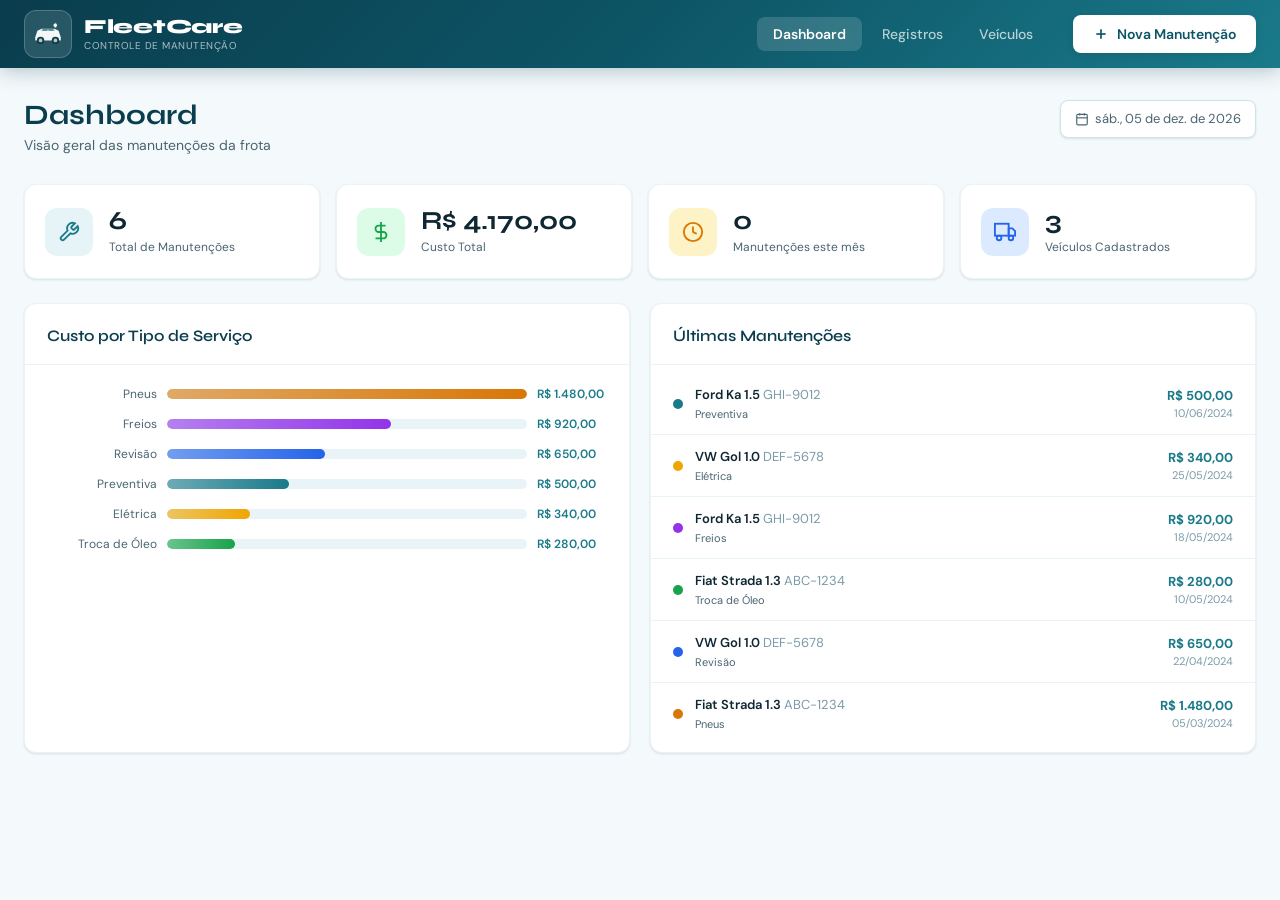
==== index.html @ 98003bb2 "Add files via upload" ====
<!DOCTYPE html>
<html lang="pt-BR">
<head>
  <meta charset="UTF-8" />
  <meta name="viewport" content="width=device-width, initial-scale=1.0"/>
  <title>FleetCare – Controle de Manutenção</title>
  <link rel="icon" href="data:image/svg+xml,<svg xmlns='http://www.w3.org/2000/svg' viewBox='0 0 100 100'><text y='.9em' font-size='90'>🚗</text></svg>"/>
  <link rel="stylesheet" href="style.css"/>
  <link href="https://fonts.googleapis.com/css2?family=Syne:wght@400;600;700;800&family=DM+Sans:ital,opsz,wght@0,9..40,300;0,9..40,400;0,9..40,500;1,9..40,300&display=swap" rel="stylesheet"/>
</head>
<body>

  <!-- HEADER -->
  <header class="header">
    <div class="header-inner">
      <div class="logo">
        <div class="logo-icon">
          <svg viewBox="0 0 64 64" fill="none" xmlns="http://www.w3.org/2000/svg">
            <!-- Car body -->
            <path d="M8 38 L12 26 L20 22 L44 22 L52 26 L56 38 L56 44 L8 44 Z" fill="white" opacity="0.95"/>
            <!-- Windshield -->
            <path d="M19 26 L22 22 L42 22 L45 26 Z" fill="#1a6b78" opacity="0.6"/>
            <!-- Windows -->
            <rect x="22" y="23" width="8" height="3" rx="1" fill="#1a6b78" opacity="0.5"/>
            <rect x="34" y="23" width="8" height="3" rx="1" fill="#1a6b78" opacity="0.5"/>
            <!-- Wheels -->
            <circle cx="18" cy="44" r="7" fill="#0d3d47"/>
            <circle cx="18" cy="44" r="3.5" fill="white" opacity="0.7"/>
            <circle cx="46" cy="44" r="7" fill="#0d3d47"/>
            <circle cx="46" cy="44" r="3.5" fill="white" opacity="0.7"/>
            <!-- Gear overlay (top-right) -->
            <g transform="translate(38,8) scale(0.55)">
              <circle cx="14" cy="14" r="5" fill="white" opacity="0.9"/>
              <path d="M14 4 L15.5 8.5 L18 7 L17 10.5 L21 11 L18.5 14 L21 17 L17 17.5 L18 21 L15.5 19.5 L14 24 L12.5 19.5 L10 21 L11 17.5 L7 17 L9.5 14 L7 11 L11 10.5 L10 7 L12.5 8.5 Z" fill="white" opacity="0.9"/>
            </g>
          </svg>
        </div>
        <div class="logo-text">
          <span class="logo-name">FleetCare</span>
          <span class="logo-sub">Controle de Manutenção</span>
        </div>
      </div>
      <nav class="nav">
        <button class="nav-btn active" onclick="showSection('dashboard')">Dashboard</button>
        <button class="nav-btn" onclick="showSection('registros')">Registros</button>
        <button class="nav-btn" onclick="showSection('veiculos')">Veículos</button>
      </nav>
      <button class="btn-primary" onclick="openModal()">
        <svg width="16" height="16" viewBox="0 0 24 24" fill="none" stroke="currentColor" stroke-width="2.5"><line x1="12" y1="5" x2="12" y2="19"/><line x1="5" y1="12" x2="19" y2="12"/></svg>
        Nova Manutenção
      </button>
    </div>
  </header>

  <!-- MAIN CONTENT -->
  <main class="main">

    <!-- DASHBOARD SECTION -->
    <section id="dashboard" class="section active">
      <div class="page-header">
        <div>
          <h1 class="page-title">Dashboard</h1>
          <p class="page-sub">Visão geral das manutenções da frota</p>
        </div>
        <div class="date-badge">
          <svg width="14" height="14" viewBox="0 0 24 24" fill="none" stroke="currentColor" stroke-width="2"><rect x="3" y="4" width="18" height="18" rx="2"/><line x1="16" y1="2" x2="16" y2="6"/><line x1="8" y1="2" x2="8" y2="6"/><line x1="3" y1="10" x2="21" y2="10"/></svg>
          <span id="currentDate"></span>
        </div>
      </div>

      <!-- KPI Cards -->
      <div class="kpi-grid">
        <div class="kpi-card kpi-primary">
          <div class="kpi-icon">
            <svg viewBox="0 0 24 24" fill="none" stroke="currentColor" stroke-width="2"><path d="M14.7 6.3a1 1 0 0 0 0 1.4l1.6 1.6a1 1 0 0 0 1.4 0l3.77-3.77a6 6 0 0 1-7.94 7.94l-6.91 6.91a2.12 2.12 0 0 1-3-3l6.91-6.91a6 6 0 0 1 7.94-7.94l-3.76 3.76z"/></svg>
          </div>
          <div class="kpi-data">
            <span class="kpi-value" id="kpi-total">0</span>
            <span class="kpi-label">Total de Manutenções</span>
          </div>
        </div>
        <div class="kpi-card kpi-success">
          <div class="kpi-icon">
            <svg viewBox="0 0 24 24" fill="none" stroke="currentColor" stroke-width="2"><line x1="12" y1="1" x2="12" y2="23"/><path d="M17 5H9.5a3.5 3.5 0 0 0 0 7h5a3.5 3.5 0 0 1 0 7H6"/></svg>
          </div>
          <div class="kpi-data">
            <span class="kpi-value" id="kpi-custo">R$ 0</span>
            <span class="kpi-label">Custo Total</span>
          </div>
        </div>
        <div class="kpi-card kpi-warning">
          <div class="kpi-icon">
            <svg viewBox="0 0 24 24" fill="none" stroke="currentColor" stroke-width="2"><circle cx="12" cy="12" r="10"/><polyline points="12 6 12 12 16 14"/></svg>
          </div>
          <div class="kpi-data">
            <span class="kpi-value" id="kpi-mes">0</span>
            <span class="kpi-label">Manutenções este mês</span>
          </div>
        </div>
        <div class="kpi-card kpi-info">
          <div class="kpi-icon">
            <svg viewBox="0 0 24 24" fill="none" stroke="currentColor" stroke-width="2"><rect x="1" y="3" width="15" height="13"/><polygon points="16 8 20 8 23 11 23 16 16 16 16 8"/><circle cx="5.5" cy="18.5" r="2.5"/><circle cx="18.5" cy="18.5" r="2.5"/></svg>
          </div>
          <div class="kpi-data">
            <span class="kpi-value" id="kpi-veiculos">0</span>
            <span class="kpi-label">Veículos Cadastrados</span>
          </div>
        </div>
      </div>

      <!-- Charts Row -->
      <div class="charts-row">
        <div class="card chart-card">
          <div class="card-header">
            <h2 class="card-title">Custo por Tipo de Serviço</h2>
          </div>
          <div class="chart-container" id="chartTipos"></div>
        </div>
        <div class="card chart-card">
          <div class="card-header">
            <h2 class="card-title">Últimas Manutenções</h2>
          </div>
          <div id="ultimasManutencoes" class="lista-ultimas"></div>
        </div>
      </div>
    </section>

    <!-- REGISTROS SECTION -->
    <section id="registros" class="section">
      <div class="page-header">
        <div>
          <h1 class="page-title">Registros</h1>
          <p class="page-sub">Histórico completo de manutenções</p>
        </div>
        <div class="filters">
          <select class="filter-select" id="filterTipo" onchange="renderTable()">
            <option value="">Todos os tipos</option>
            <option value="Preventiva">Preventiva</option>
            <option value="Corretiva">Corretiva</option>
            <option value="Revisão">Revisão</option>
            <option value="Troca de Óleo">Troca de Óleo</option>
            <option value="Pneus">Pneus</option>
            <option value="Freios">Freios</option>
            <option value="Elétrica">Elétrica</option>
            <option value="Outro">Outro</option>
          </select>
          <input type="text" class="filter-input" id="filterSearch" placeholder="🔍 Buscar veículo ou serviço..." oninput="renderTable()"/>
        </div>
      </div>

      <div class="card table-card">
        <div class="table-wrapper">
          <table class="data-table">
            <thead>
              <tr>
                <th>Data</th>
                <th>Veículo</th>
                <th>Placa</th>
                <th>Tipo de Serviço</th>
                <th>Oficina / Fornecedor</th>
                <th>Custo</th>
                <th>Status</th>
                <th></th>
              </tr>
            </thead>
            <tbody id="tableBody">
            </tbody>
          </table>
          <div id="emptyState" class="empty-state" style="display:none">
            <svg width="48" height="48" viewBox="0 0 24 24" fill="none" stroke="currentColor" stroke-width="1.5"><path d="M14.7 6.3a1 1 0 0 0 0 1.4l1.6 1.6a1 1 0 0 0 1.4 0l3.77-3.77a6 6 0 0 1-7.94 7.94l-6.91 6.91a2.12 2.12 0 0 1-3-3l6.91-6.91a6 6 0 0 1 7.94-7.94l-3.76 3.76z"/></svg>
            <p>Nenhum registro encontrado</p>
            <button class="btn-primary" onclick="openModal()">Cadastrar Manutenção</button>
          </div>
        </div>
      </div>
    </section>

    <!-- VEICULOS SECTION -->
    <section id="veiculos" class="section">
      <div class="page-header">
        <div>
          <h1 class="page-title">Veículos</h1>
          <p class="page-sub">Frota cadastrada</p>
        </div>
        <button class="btn-primary" onclick="openVeiculoModal()">
          <svg width="16" height="16" viewBox="0 0 24 24" fill="none" stroke="currentColor" stroke-width="2.5"><line x1="12" y1="5" x2="12" y2="19"/><line x1="5" y1="12" x2="19" y2="12"/></svg>
          Novo Veículo
        </button>
      </div>
      <div class="veiculos-grid" id="veiculosGrid"></div>
      <div id="emptyVeiculos" class="empty-state" style="display:none">
        <svg width="48" height="48" viewBox="0 0 24 24" fill="none" stroke="currentColor" stroke-width="1.5"><rect x="1" y="3" width="15" height="13"/><polygon points="16 8 20 8 23 11 23 16 16 16 16 8"/><circle cx="5.5" cy="18.5" r="2.5"/><circle cx="18.5" cy="18.5" r="2.5"/></svg>
        <p>Nenhum veículo cadastrado</p>
        <button class="btn-primary" onclick="openVeiculoModal()">Cadastrar Veículo</button>
      </div>
    </section>
  </main>

  <!-- MODAL MANUTENÇÃO -->
  <div class="modal-overlay" id="modalOverlay" onclick="closeModal(event)">
    <div class="modal">
      <div class="modal-header">
        <div class="modal-title-row">
          <h2 class="modal-title" id="modalTitle">Nova Manutenção</h2>
          <button class="modal-close" onclick="closeModal()">
            <svg width="18" height="18" viewBox="0 0 24 24" fill="none" stroke="currentColor" stroke-width="2"><line x1="18" y1="6" x2="6" y2="18"/><line x1="6" y1="6" x2="18" y2="18"/></svg>
          </button>
        </div>
      </div>
      <div class="modal-body">
        <input type="hidden" id="editIndex" value="-1"/>
        <div class="form-grid">
          <div class="form-group">
            <label class="form-label">Veículo *</label>
            <select class="form-input" id="formVeiculo" required>
              <option value="">Selecione um veículo</option>
            </select>
          </div>
          <div class="form-group">
            <label class="form-label">Data da Manutenção *</label>
            <input type="date" class="form-input" id="formData" required/>
          </div>
          <div class="form-group">
            <label class="form-label">Tipo de Serviço *</label>
            <select class="form-input" id="formTipo" required>
              <option value="">Selecione o tipo</option>
              <option>Preventiva</option>
              <option>Corretiva</option>
              <option>Revisão</option>
              <option>Troca de Óleo</option>
              <option>Pneus</option>
              <option>Freios</option>
              <option>Elétrica</option>
              <option>Outro</option>
            </select>
          </div>
          <div class="form-group">
            <label class="form-label">Custo (R$) *</label>
            <input type="number" class="form-input" id="formCusto" placeholder="0,00" min="0" step="0.01" required/>
          </div>
          <div class="form-group form-full">
            <label class="form-label">Oficina / Fornecedor</label>
            <input type="text" class="form-input" id="formOficina" placeholder="Nome da oficina ou fornecedor"/>
          </div>
          <div class="form-group">
            <label class="form-label">Km do Veículo</label>
            <input type="number" class="form-input" id="formKm" placeholder="Ex: 45000"/>
          </div>
          <div class="form-group">
            <label class="form-label">Status</label>
            <select class="form-input" id="formStatus">
              <option value="Concluído">Concluído</option>
              <option value="Em andamento">Em andamento</option>
              <option value="Agendado">Agendado</option>
            </select>
          </div>
          <div class="form-group form-full">
            <label class="form-label">Descrição / Observações</label>
            <textarea class="form-input form-textarea" id="formDesc" placeholder="Descreva os serviços realizados, peças trocadas, observações..."></textarea>
          </div>
        </div>
      </div>
      <div class="modal-footer">
        <button class="btn-secondary" onclick="closeModal()">Cancelar</button>
        <button class="btn-primary" onclick="saveManutencao()">
          <svg width="16" height="16" viewBox="0 0 24 24" fill="none" stroke="currentColor" stroke-width="2.5"><polyline points="20 6 9 17 4 12"/></svg>
          Salvar Registro
        </button>
      </div>
    </div>
  </div>

  <!-- MODAL VEÍCULO -->
  <div class="modal-overlay" id="veiculoModalOverlay" onclick="closeVeiculoModal(event)">
    <div class="modal modal-sm">
      <div class="modal-header">
        <div class="modal-title-row">
          <h2 class="modal-title">Cadastrar Veículo</h2>
          <button class="modal-close" onclick="closeVeiculoModal()">
            <svg width="18" height="18" viewBox="0 0 24 24" fill="none" stroke="currentColor" stroke-width="2"><line x1="18" y1="6" x2="6" y2="18"/><line x1="6" y1="6" x2="18" y2="18"/></svg>
          </button>
        </div>
      </div>
      <div class="modal-body">
        <div class="form-grid">
          <div class="form-group">
            <label class="form-label">Modelo / Descrição *</label>
            <input type="text" class="form-input" id="vFormModelo" placeholder="Ex: Fiat Strada 1.3"/>
          </div>
          <div class="form-group">
            <label class="form-label">Placa *</label>
            <input type="text" class="form-input" id="vFormPlaca" placeholder="ABC-1234" maxlength="8"/>
          </div>
          <div class="form-group">
            <label class="form-label">Ano</label>
            <input type="number" class="form-input" id="vFormAno" placeholder="2022" min="1990" max="2030"/>
          </div>
          <div class="form-group">
            <label class="form-label">Cor</label>
            <input type="text" class="form-input" id="vFormCor" placeholder="Branco"/>
          </div>
          <div class="form-group">
            <label class="form-label">Departamento / Setor</label>
            <input type="text" class="form-input" id="vFormSetor" placeholder="Ex: Comercial, Logística..."/>
          </div>
          <div class="form-group">
            <label class="form-label">Responsável</label>
            <input type="text" class="form-input" id="vFormResp" placeholder="Nome do motorista/responsável"/>
          </div>
        </div>
      </div>
      <div class="modal-footer">
        <button class="btn-secondary" onclick="closeVeiculoModal()">Cancelar</button>
        <button class="btn-primary" onclick="saveVeiculo()">
          <svg width="16" height="16" viewBox="0 0 24 24" fill="none" stroke="currentColor" stroke-width="2.5"><polyline points="20 6 9 17 4 12"/></svg>
          Cadastrar
        </button>
      </div>
    </div>
  </div>

  <!-- TOAST -->
  <div class="toast" id="toast"></div>

  <script src="app.js"></script>
</body>
</html>
---- style.css ----
/* ===================================================
   FleetCare – Controle de Manutenção
   Tema: Azul Petróleo (#1a7a8a)
   =================================================== */

:root {
  --petrol: #1a7a8a;
  --petrol-dark: #0d5566;
  --petrol-deeper: #0a3d4d;
  --petrol-light: #2a9aab;
  --petrol-pale: #e6f4f7;
  --petrol-faint: #f0f9fb;
  --accent: #f0a500;
  --accent-light: #fff8e6;
  --success: #16a34a;
  --success-light: #dcfce7;
  --warning: #d97706;
  --warning-light: #fef3c7;
  --danger: #dc2626;
  --danger-light: #fee2e2;
  --info: #2563eb;
  --info-light: #dbeafe;
  --text: #0f2733;
  --text-muted: #4a6572;
  --text-light: #7a9aa8;
  --border: #cde4ea;
  --border-light: #e8f4f7;
  --bg: #f4f9fb;
  --surface: #ffffff;
  --shadow-sm: 0 1px 3px rgba(10,60,77,0.08), 0 1px 2px rgba(10,60,77,0.05);
  --shadow-md: 0 4px 16px rgba(10,60,77,0.10), 0 2px 6px rgba(10,60,77,0.06);
  --shadow-lg: 0 10px 36px rgba(10,60,77,0.14), 0 4px 12px rgba(10,60,77,0.08);
  --radius: 12px;
  --radius-sm: 8px;
  --radius-lg: 18px;
}

*, *::before, *::after { box-sizing: border-box; margin: 0; padding: 0; }

html { scroll-behavior: smooth; }

body {
  font-family: 'DM Sans', sans-serif;
  background: var(--bg);
  color: var(--text);
  min-height: 100vh;
  line-height: 1.5;
}

/* ── HEADER ── */
.header {
  background: linear-gradient(135deg, var(--petrol-deeper) 0%, var(--petrol-dark) 50%, var(--petrol) 100%);
  box-shadow: 0 2px 20px rgba(10,60,77,0.3);
  position: sticky; top: 0; z-index: 100;
}

.header-inner {
  max-width: 1300px;
  margin: 0 auto;
  padding: 0 24px;
  height: 68px;
  display: flex;
  align-items: center;
  gap: 24px;
}

/* ── LOGO ── */
.logo {
  display: flex;
  align-items: center;
  gap: 12px;
  flex-shrink: 0;
  text-decoration: none;
}

.logo-icon {
  width: 48px; height: 48px;
  background: rgba(255,255,255,0.12);
  border: 1.5px solid rgba(255,255,255,0.2);
  border-radius: 12px;
  display: flex;
  align-items: center;
  justify-content: center;
  padding: 6px;
  transition: background 0.2s;
}

.logo-icon:hover { background: rgba(255,255,255,0.2); }
.logo-icon svg { width: 100%; height: 100%; }

.logo-text {
  display: flex;
  flex-direction: column;
}

.logo-name {
  font-family: 'Syne', sans-serif;
  font-weight: 800;
  font-size: 20px;
  color: white;
  letter-spacing: -0.3px;
  line-height: 1.1;
}

.logo-sub {
  font-size: 10px;
  font-weight: 400;
  color: rgba(255,255,255,0.65);
  letter-spacing: 0.5px;
  text-transform: uppercase;
}

/* ── NAV ── */
.nav {
  display: flex;
  gap: 4px;
  margin-left: auto;
}

.nav-btn {
  background: none;
  border: none;
  color: rgba(255,255,255,0.7);
  font-family: 'DM Sans', sans-serif;
  font-size: 14px;
  font-weight: 500;
  padding: 8px 16px;
  border-radius: 8px;
  cursor: pointer;
  transition: all 0.18s;
}

.nav-btn:hover { background: rgba(255,255,255,0.1); color: white; }
.nav-btn.active { background: rgba(255,255,255,0.15); color: white; font-weight: 600; }

/* ── BUTTONS ── */
.btn-primary {
  display: inline-flex;
  align-items: center;
  gap: 8px;
  background: white;
  color: var(--petrol-dark);
  font-family: 'DM Sans', sans-serif;
  font-weight: 600;
  font-size: 14px;
  padding: 10px 20px;
  border: none;
  border-radius: var(--radius-sm);
  cursor: pointer;
  transition: all 0.18s;
  white-space: nowrap;
  flex-shrink: 0;
  box-shadow: 0 2px 8px rgba(0,0,0,0.1);
}

.btn-primary:hover {
  background: var(--petrol-faint);
  transform: translateY(-1px);
  box-shadow: 0 4px 12px rgba(0,0,0,0.15);
}

.modal .btn-primary {
  background: var(--petrol);
  color: white;
  box-shadow: 0 2px 8px rgba(26,122,138,0.3);
}

.modal .btn-primary:hover {
  background: var(--petrol-dark);
  box-shadow: 0 4px 14px rgba(26,122,138,0.4);
}

.btn-secondary {
  display: inline-flex;
  align-items: center;
  gap: 8px;
  background: none;
  color: var(--text-muted);
  font-family: 'DM Sans', sans-serif;
  font-weight: 500;
  font-size: 14px;
  padding: 10px 20px;
  border: 1.5px solid var(--border);
  border-radius: var(--radius-sm);
  cursor: pointer;
  transition: all 0.18s;
}

.btn-secondary:hover { border-color: var(--petrol); color: var(--petrol); background: var(--petrol-faint); }

.btn-icon {
  width: 32px; height: 32px;
  border: none;
  border-radius: 6px;
  cursor: pointer;
  display: flex; align-items: center; justify-content: center;
  transition: all 0.15s;
  font-size: 14px;
}

.btn-edit { background: var(--petrol-faint); color: var(--petrol); }
.btn-edit:hover { background: var(--petrol); color: white; }
.btn-delete { background: var(--danger-light); color: var(--danger); }
.btn-delete:hover { background: var(--danger); color: white; }

/* ── MAIN ── */
.main {
  max-width: 1300px;
  margin: 0 auto;
  padding: 32px 24px;
}

/* ── SECTIONS ── */
.section { display: none; animation: fadeIn 0.3s ease; }
.section.active { display: block; }

@keyframes fadeIn {
  from { opacity: 0; transform: translateY(6px); }
  to   { opacity: 1; transform: translateY(0); }
}

/* ── PAGE HEADER ── */
.page-header {
  display: flex;
  align-items: flex-start;
  justify-content: space-between;
  margin-bottom: 28px;
  gap: 16px;
}

.page-title {
  font-family: 'Syne', sans-serif;
  font-weight: 700;
  font-size: 28px;
  color: var(--petrol-deeper);
  line-height: 1.1;
}

.page-sub {
  color: var(--text-muted);
  font-size: 14px;
  margin-top: 4px;
}

.date-badge {
  display: flex;
  align-items: center;
  gap: 6px;
  background: var(--surface);
  border: 1.5px solid var(--border);
  padding: 8px 14px;
  border-radius: 8px;
  font-size: 13px;
  color: var(--text-muted);
  white-space: nowrap;
  box-shadow: var(--shadow-sm);
}

/* ── KPI GRID ── */
.kpi-grid {
  display: grid;
  grid-template-columns: repeat(4, 1fr);
  gap: 16px;
  margin-bottom: 24px;
}

.kpi-card {
  background: var(--surface);
  border-radius: var(--radius);
  padding: 22px 20px;
  display: flex;
  align-items: center;
  gap: 16px;
  box-shadow: var(--shadow-sm);
  border: 1.5px solid var(--border-light);
  transition: transform 0.2s, box-shadow 0.2s;
}

.kpi-card:hover { transform: translateY(-2px); box-shadow: var(--shadow-md); }

.kpi-icon {
  width: 48px; height: 48px;
  border-radius: 12px;
  display: flex; align-items: center; justify-content: center;
  flex-shrink: 0;
}

.kpi-icon svg { width: 22px; height: 22px; }

.kpi-primary .kpi-icon { background: var(--petrol-pale); color: var(--petrol); }
.kpi-success .kpi-icon { background: var(--success-light); color: var(--success); }
.kpi-warning .kpi-icon { background: var(--warning-light); color: var(--warning); }
.kpi-info    .kpi-icon { background: var(--info-light);    color: var(--info); }

.kpi-data { display: flex; flex-direction: column; }

.kpi-value {
  font-family: 'Syne', sans-serif;
  font-weight: 700;
  font-size: 26px;
  color: var(--text);
  line-height: 1.1;
}

.kpi-label {
  font-size: 12px;
  color: var(--text-muted);
  margin-top: 3px;
  font-weight: 400;
}

/* ── CHARTS ROW ── */
.charts-row {
  display: grid;
  grid-template-columns: 1fr 1fr;
  gap: 20px;
}

.card {
  background: var(--surface);
  border-radius: var(--radius);
  box-shadow: var(--shadow-sm);
  border: 1.5px solid var(--border-light);
  overflow: hidden;
}

.card-header {
  padding: 20px 22px 16px;
  border-bottom: 1.5px solid var(--border-light);
}

.card-title {
  font-family: 'Syne', sans-serif;
  font-weight: 600;
  font-size: 16px;
  color: var(--petrol-deeper);
}

/* ── CHART (CSS bars) ── */
.chart-container {
  padding: 20px 22px;
  display: flex;
  flex-direction: column;
  gap: 12px;
}

.chart-bar-row {
  display: flex;
  align-items: center;
  gap: 10px;
  font-size: 13px;
}

.chart-bar-label {
  width: 110px;
  flex-shrink: 0;
  color: var(--text-muted);
  font-size: 12px;
  text-align: right;
}

.chart-bar-track {
  flex: 1;
  height: 10px;
  background: var(--border-light);
  border-radius: 99px;
  overflow: hidden;
}

.chart-bar-fill {
  height: 100%;
  border-radius: 99px;
  background: linear-gradient(90deg, var(--petrol-light), var(--petrol));
  transition: width 0.6s cubic-bezier(.4,0,.2,1);
}

.chart-bar-value {
  width: 70px;
  flex-shrink: 0;
  font-size: 12px;
  font-weight: 600;
  color: var(--petrol);
}

.chart-empty {
  text-align: center;
  color: var(--text-light);
  font-size: 13px;
  padding: 24px 0;
}

/* ── ÚLTIMAS MANUTENÇÕES ── */
.lista-ultimas { padding: 8px 0; }

.manut-item {
  display: flex;
  align-items: center;
  gap: 12px;
  padding: 12px 22px;
  border-bottom: 1px solid var(--border-light);
  transition: background 0.15s;
}

.manut-item:last-child { border-bottom: none; }
.manut-item:hover { background: var(--petrol-faint); }

.manut-dot {
  width: 10px; height: 10px;
  border-radius: 50%;
  flex-shrink: 0;
}

.manut-info { flex: 1; min-width: 0; }

.manut-veiculo {
  font-size: 13px;
  font-weight: 600;
  color: var(--text);
  white-space: nowrap;
  overflow: hidden;
  text-overflow: ellipsis;
}

.manut-tipo {
  font-size: 11px;
  color: var(--text-muted);
  margin-top: 1px;
}

.manut-custo {
  font-size: 13px;
  font-weight: 700;
  color: var(--petrol);
  white-space: nowrap;
}

.manut-data {
  font-size: 11px;
  color: var(--text-light);
  text-align: right;
  white-space: nowrap;
}

/* ── FILTERS ── */
.filters {
  display: flex;
  gap: 10px;
  align-items: center;
}

.filter-select, .filter-input {
  font-family: 'DM Sans', sans-serif;
  font-size: 14px;
  padding: 9px 14px;
  border: 1.5px solid var(--border);
  border-radius: var(--radius-sm);
  background: var(--surface);
  color: var(--text);
  outline: none;
  transition: border 0.18s;
  box-shadow: var(--shadow-sm);
}

.filter-select:focus, .filter-input:focus { border-color: var(--petrol); }
.filter-input { width: 260px; }

/* ── TABLE ── */
.table-card { margin-top: 0; }

.table-wrapper { overflow-x: auto; }

.data-table {
  width: 100%;
  border-collapse: collapse;
  font-size: 14px;
}

.data-table thead tr {
  background: var(--petrol-faint);
}

.data-table th {
  padding: 13px 16px;
  text-align: left;
  font-family: 'Syne', sans-serif;
  font-weight: 600;
  font-size: 12px;
  text-transform: uppercase;
  letter-spacing: 0.5px;
  color: var(--petrol);
  white-space: nowrap;
  border-bottom: 2px solid var(--border);
}

.data-table td {
  padding: 13px 16px;
  border-bottom: 1px solid var(--border-light);
  color: var(--text);
  vertical-align: middle;
}

.data-table tbody tr { transition: background 0.12s; }
.data-table tbody tr:hover { background: var(--petrol-faint); }
.data-table tbody tr:last-child td { border-bottom: none; }

.td-actions { display: flex; gap: 6px; justify-content: flex-end; }

/* ── STATUS BADGES ── */
.badge {
  display: inline-flex;
  align-items: center;
  gap: 5px;
  padding: 4px 10px;
  border-radius: 20px;
  font-size: 11px;
  font-weight: 600;
  letter-spacing: 0.3px;
  white-space: nowrap;
}

.badge::before {
  content: '';
  width: 6px; height: 6px;
  border-radius: 50%;
  background: currentColor;
}

.badge-success { background: var(--success-light); color: var(--success); }
.badge-warning { background: var(--warning-light); color: var(--warning); }
.badge-info    { background: var(--info-light);    color: var(--info); }
.badge-petrol  { background: var(--petrol-pale);   color: var(--petrol); }

/* ── EMPTY STATE ── */
.empty-state {
  display: flex;
  flex-direction: column;
  align-items: center;
  gap: 14px;
  padding: 60px 24px;
  color: var(--text-light);
}

.empty-state svg { opacity: 0.35; }
.empty-state p { font-size: 15px; color: var(--text-muted); }

/* ── VEHICLES GRID ── */
.veiculos-grid {
  display: grid;
  grid-template-columns: repeat(auto-fill, minmax(280px, 1fr));
  gap: 18px;
}

.veiculo-card {
  background: var(--surface);
  border-radius: var(--radius);
  padding: 22px;
  border: 1.5px solid var(--border-light);
  box-shadow: var(--shadow-sm);
  transition: transform 0.2s, box-shadow 0.2s;
}

.veiculo-card:hover { transform: translateY(-2px); box-shadow: var(--shadow-md); }

.veiculo-card-header {
  display: flex;
  align-items: flex-start;
  justify-content: space-between;
  margin-bottom: 14px;
}

.veiculo-icon {
  width: 44px; height: 44px;
  background: var(--petrol-pale);
  border-radius: 10px;
  display: flex; align-items: center; justify-content: center;
  color: var(--petrol);
}

.veiculo-modelo {
  font-family: 'Syne', sans-serif;
  font-weight: 700;
  font-size: 16px;
  color: var(--text);
}

.veiculo-placa {
  font-size: 12px;
  background: var(--petrol-pale);
  color: var(--petrol);
  font-weight: 700;
  padding: 3px 10px;
  border-radius: 6px;
  letter-spacing: 1px;
  margin-top: 4px;
  display: inline-block;
}

.veiculo-meta {
  margin-top: 14px;
  padding-top: 14px;
  border-top: 1px solid var(--border-light);
  display: grid;
  grid-template-columns: 1fr 1fr;
  gap: 8px;
}

.veiculo-meta-item {
  display: flex;
  flex-direction: column;
}

.veiculo-meta-label {
  font-size: 10px;
  text-transform: uppercase;
  letter-spacing: 0.5px;
  color: var(--text-light);
  font-weight: 500;
}

.veiculo-meta-value {
  font-size: 13px;
  font-weight: 500;
  color: var(--text);
  margin-top: 2px;
}

.veiculo-manut-count {
  margin-top: 12px;
  font-size: 12px;
  color: var(--text-muted);
  display: flex;
  align-items: center;
  gap: 6px;
}

.veiculo-card-actions {
  display: flex;
  gap: 8px;
  margin-top: 14px;
}

/* ── MODAL ── */
.modal-overlay {
  position: fixed; inset: 0;
  background: rgba(10,40,55,0.45);
  backdrop-filter: blur(3px);
  display: none;
  align-items: center;
  justify-content: center;
  z-index: 200;
  padding: 20px;
  animation: overlayIn 0.2s ease;
}

.modal-overlay.open { display: flex; }

@keyframes overlayIn {
  from { opacity: 0; }
  to   { opacity: 1; }
}

.modal {
  background: var(--surface);
  border-radius: var(--radius-lg);
  width: 100%;
  max-width: 660px;
  max-height: 90vh;
  overflow-y: auto;
  box-shadow: var(--shadow-lg);
  animation: modalIn 0.25s cubic-bezier(.34,1.3,.64,1);
}

.modal-sm { max-width: 520px; }

@keyframes modalIn {
  from { opacity: 0; transform: scale(0.92) translateY(20px); }
  to   { opacity: 1; transform: scale(1) translateY(0); }
}

.modal-header {
  padding: 24px 26px 0;
  position: sticky; top: 0; background: var(--surface); z-index: 1;
  padding-bottom: 16px;
  border-bottom: 1.5px solid var(--border-light);
}

.modal-title-row {
  display: flex;
  align-items: center;
  justify-content: space-between;
}

.modal-title {
  font-family: 'Syne', sans-serif;
  font-weight: 700;
  font-size: 20px;
  color: var(--petrol-deeper);
}

.modal-close {
  width: 34px; height: 34px;
  border: none;
  background: var(--bg);
  border-radius: 8px;
  cursor: pointer;
  display: flex; align-items: center; justify-content: center;
  color: var(--text-muted);
  transition: all 0.15s;
}

.modal-close:hover { background: var(--danger-light); color: var(--danger); }

.modal-body { padding: 24px 26px; }
.modal-footer {
  padding: 16px 26px 24px;
  display: flex;
  justify-content: flex-end;
  gap: 10px;
  border-top: 1.5px solid var(--border-light);
}

/* ── FORM ── */
.form-grid {
  display: grid;
  grid-template-columns: 1fr 1fr;
  gap: 18px;
}

.form-group { display: flex; flex-direction: column; gap: 6px; }
.form-full { grid-column: 1 / -1; }

.form-label {
  font-size: 13px;
  font-weight: 600;
  color: var(--text);
}

.form-input {
  font-family: 'DM Sans', sans-serif;
  font-size: 14px;
  padding: 10px 14px;
  border: 1.5px solid var(--border);
  border-radius: var(--radius-sm);
  background: var(--surface);
  color: var(--text);
  outline: none;
  transition: border 0.18s, box-shadow 0.18s;
  width: 100%;
}

.form-input:focus {
  border-color: var(--petrol);
  box-shadow: 0 0 0 3px rgba(26,122,138,0.12);
}

.form-textarea {
  resize: vertical;
  min-height: 80px;
}

/* ── TOAST ── */
.toast {
  position: fixed;
  bottom: 28px; right: 28px;
  background: var(--petrol-deeper);
  color: white;
  font-family: 'DM Sans', sans-serif;
  font-size: 14px;
  font-weight: 500;
  padding: 13px 20px;
  border-radius: 10px;
  box-shadow: 0 8px 28px rgba(10,60,77,0.3);
  transform: translateY(80px);
  opacity: 0;
  transition: all 0.3s cubic-bezier(.34,1.2,.64,1);
  z-index: 300;
  pointer-events: none;
  max-width: 320px;
}

.toast.show { transform: translateY(0); opacity: 1; }

/* ── RESPONSIVE ── */
@media (max-width: 900px) {
  .kpi-grid { grid-template-columns: repeat(2, 1fr); }
  .charts-row { grid-template-columns: 1fr; }
  .nav { display: none; }
  .filter-input { width: 180px; }
}

@media (max-width: 600px) {
  .kpi-grid { grid-template-columns: 1fr 1fr; }
  .header-inner { padding: 0 16px; gap: 12px; }
  .main { padding: 20px 16px; }
  .page-header { flex-direction: column; align-items: flex-start; }
  .filters { flex-wrap: wrap; }
  .form-grid { grid-template-columns: 1fr; }
  .form-full { grid-column: 1; }
  .modal { border-radius: var(--radius); }
}
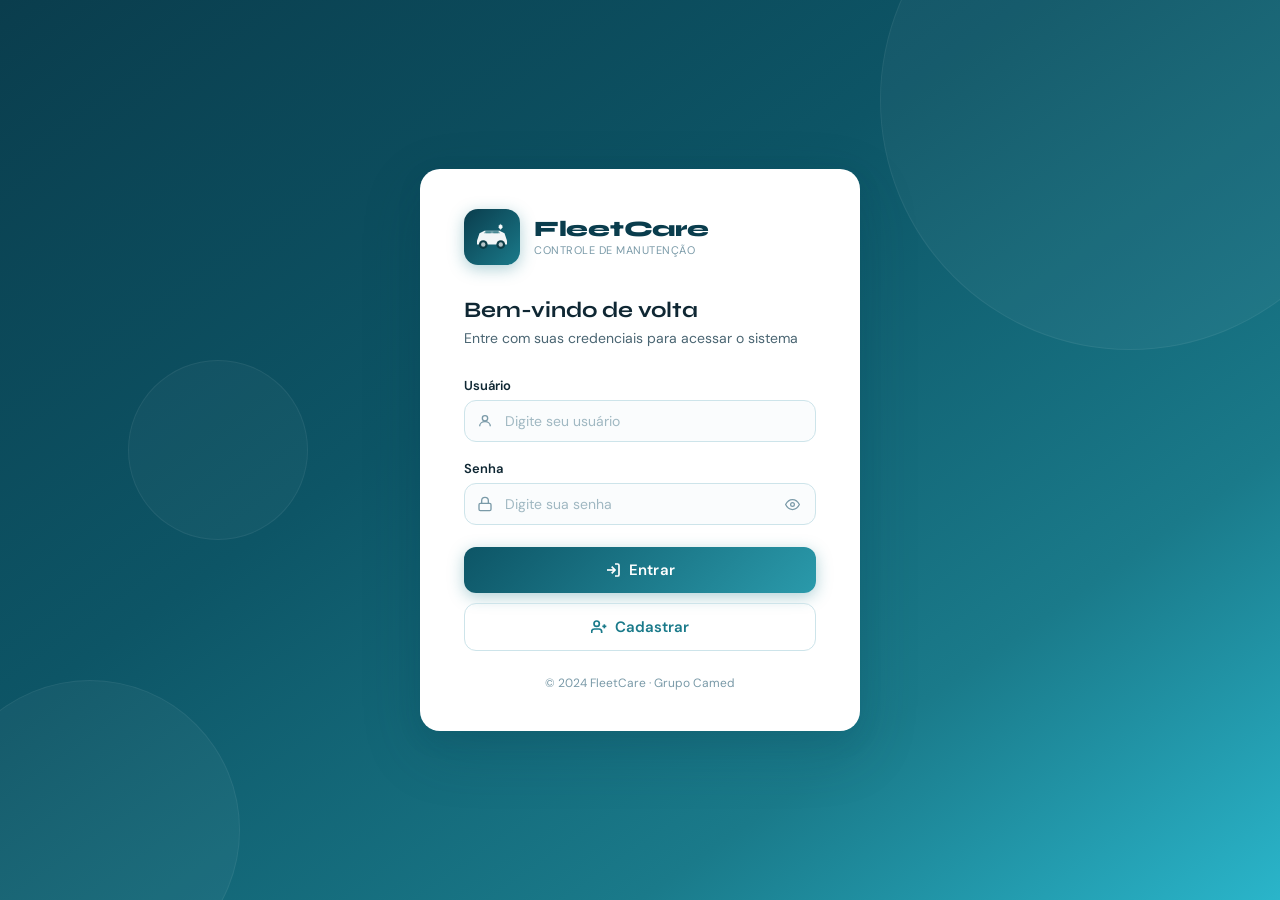
==== commit 19f90c4a: "Update index.html" ====
--- a/index.html
+++ b/index.html
@@ -16,19 +16,14 @@
       <div class="logo">
         <div class="logo-icon">
           <svg viewBox="0 0 64 64" fill="none" xmlns="http://www.w3.org/2000/svg">
-            <!-- Car body -->
             <path d="M8 38 L12 26 L20 22 L44 22 L52 26 L56 38 L56 44 L8 44 Z" fill="white" opacity="0.95"/>
-            <!-- Windshield -->
             <path d="M19 26 L22 22 L42 22 L45 26 Z" fill="#1a6b78" opacity="0.6"/>
-            <!-- Windows -->
             <rect x="22" y="23" width="8" height="3" rx="1" fill="#1a6b78" opacity="0.5"/>
             <rect x="34" y="23" width="8" height="3" rx="1" fill="#1a6b78" opacity="0.5"/>
-            <!-- Wheels -->
             <circle cx="18" cy="44" r="7" fill="#0d3d47"/>
             <circle cx="18" cy="44" r="3.5" fill="white" opacity="0.7"/>
             <circle cx="46" cy="44" r="7" fill="#0d3d47"/>
             <circle cx="46" cy="44" r="3.5" fill="white" opacity="0.7"/>
-            <!-- Gear overlay (top-right) -->
             <g transform="translate(38,8) scale(0.55)">
               <circle cx="14" cy="14" r="5" fill="white" opacity="0.9"/>
               <path d="M14 4 L15.5 8.5 L18 7 L17 10.5 L21 11 L18.5 14 L21 17 L17 17.5 L18 21 L15.5 19.5 L14 24 L12.5 19.5 L10 21 L11 17.5 L7 17 L9.5 14 L7 11 L11 10.5 L10 7 L12.5 8.5 Z" fill="white" opacity="0.9"/>
@@ -49,6 +44,14 @@
         <svg width="16" height="16" viewBox="0 0 24 24" fill="none" stroke="currentColor" stroke-width="2.5"><line x1="12" y1="5" x2="12" y2="19"/><line x1="5" y1="12" x2="19" y2="12"/></svg>
         Nova Manutenção
       </button>
+      <div class="header-user">
+        <div class="header-user-avatar" id="userAvatar">?</div>
+        <span class="header-user-name" id="userName">–</span>
+        <button class="btn-logout" onclick="sair()" title="Sair">
+          <svg width="15" height="15" viewBox="0 0 24 24" fill="none" stroke="currentColor" stroke-width="2.5"><path d="M9 21H5a2 2 0 0 1-2-2V5a2 2 0 0 1 2-2h4"/><polyline points="16 17 21 12 16 7"/><line x1="21" y1="12" x2="9" y2="12"/></svg>
+          Sair
+        </button>
+      </div>
     </div>
   </header>
 
@@ -322,6 +325,7 @@
   <!-- TOAST -->
   <div class="toast" id="toast"></div>
 
+  <script src="auth.js"></script>
   <script src="app.js"></script>
 </body>
 </html>
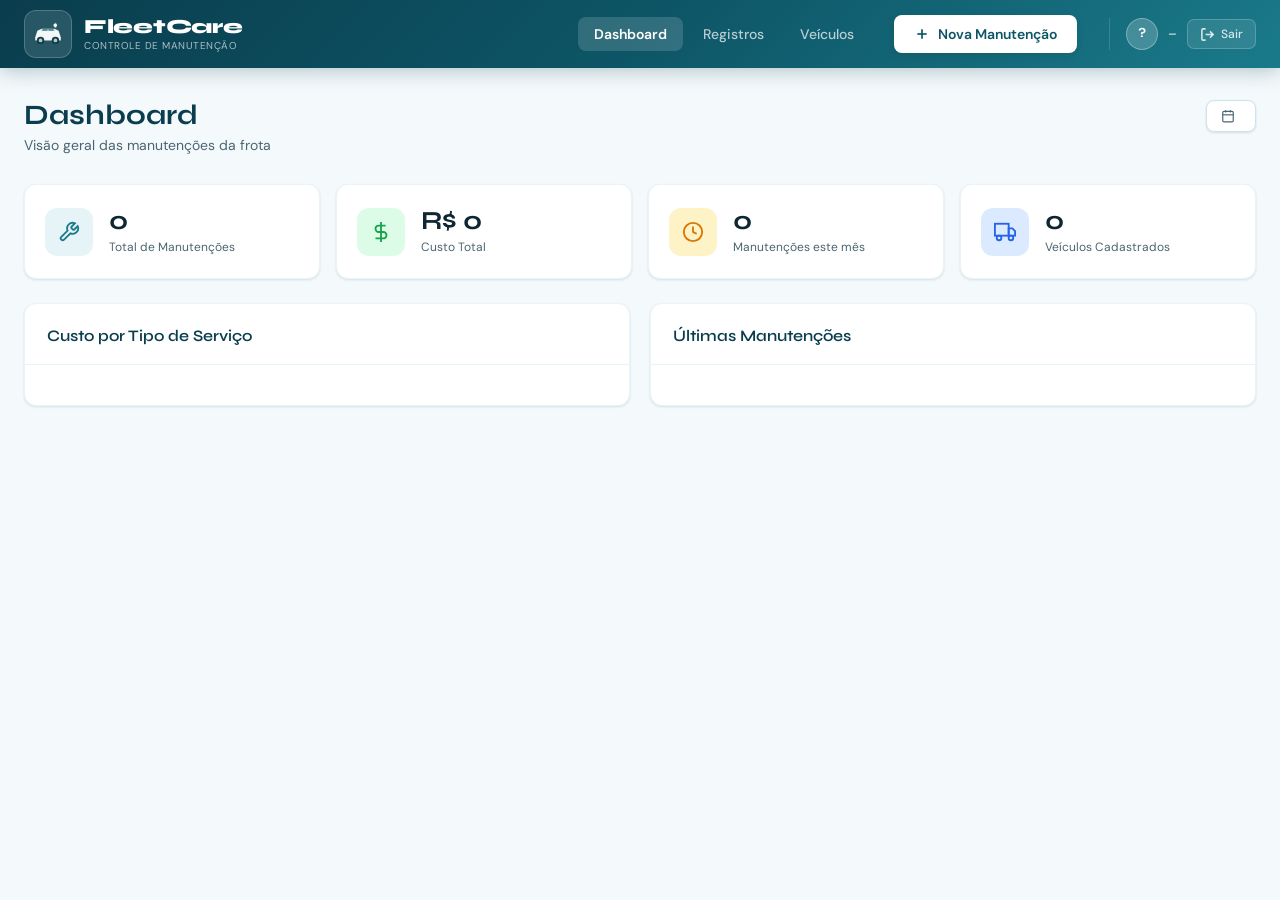
==== commit a0fcd64f: "Update index.html" ====
--- a/style.css
+++ b/style.css
@@ -11,7 +11,6 @@
   --petrol-pale: #e6f4f7;
   --petrol-faint: #f0f9fb;
   --accent: #f0a500;
-  --accent-light: #fff8e6;
   --success: #16a34a;
   --success-light: #dcfce7;
   --warning: #d97706;
@@ -36,748 +35,176 @@
 }
 
 *, *::before, *::after { box-sizing: border-box; margin: 0; padding: 0; }
-
 html { scroll-behavior: smooth; }
-
-body {
-  font-family: 'DM Sans', sans-serif;
-  background: var(--bg);
-  color: var(--text);
-  min-height: 100vh;
-  line-height: 1.5;
-}
+body { font-family: 'DM Sans', sans-serif; background: var(--bg); color: var(--text); min-height: 100vh; line-height: 1.5; }
 
 /* ── HEADER ── */
-.header {
-  background: linear-gradient(135deg, var(--petrol-deeper) 0%, var(--petrol-dark) 50%, var(--petrol) 100%);
-  box-shadow: 0 2px 20px rgba(10,60,77,0.3);
-  position: sticky; top: 0; z-index: 100;
-}
-
-.header-inner {
-  max-width: 1300px;
-  margin: 0 auto;
-  padding: 0 24px;
-  height: 68px;
-  display: flex;
-  align-items: center;
-  gap: 24px;
-}
+.header { background: linear-gradient(135deg, var(--petrol-deeper) 0%, var(--petrol-dark) 50%, var(--petrol) 100%); box-shadow: 0 2px 20px rgba(10,60,77,0.3); position: sticky; top: 0; z-index: 100; }
+.header-inner { max-width: 1300px; margin: 0 auto; padding: 0 24px; height: 68px; display: flex; align-items: center; gap: 24px; }
 
 /* ── LOGO ── */
-.logo {
-  display: flex;
-  align-items: center;
-  gap: 12px;
-  flex-shrink: 0;
-  text-decoration: none;
-}
-
-.logo-icon {
-  width: 48px; height: 48px;
-  background: rgba(255,255,255,0.12);
-  border: 1.5px solid rgba(255,255,255,0.2);
-  border-radius: 12px;
-  display: flex;
-  align-items: center;
-  justify-content: center;
-  padding: 6px;
-  transition: background 0.2s;
-}
-
+.logo { display: flex; align-items: center; gap: 12px; flex-shrink: 0; text-decoration: none; }
+.logo-icon { width: 48px; height: 48px; background: rgba(255,255,255,0.12); border: 1.5px solid rgba(255,255,255,0.2); border-radius: 12px; display: flex; align-items: center; justify-content: center; padding: 6px; transition: background 0.2s; }
 .logo-icon:hover { background: rgba(255,255,255,0.2); }
 .logo-icon svg { width: 100%; height: 100%; }
-
-.logo-text {
-  display: flex;
-  flex-direction: column;
-}
-
-.logo-name {
-  font-family: 'Syne', sans-serif;
-  font-weight: 800;
-  font-size: 20px;
-  color: white;
-  letter-spacing: -0.3px;
-  line-height: 1.1;
-}
-
-.logo-sub {
-  font-size: 10px;
-  font-weight: 400;
-  color: rgba(255,255,255,0.65);
-  letter-spacing: 0.5px;
-  text-transform: uppercase;
-}
+.logo-text { display: flex; flex-direction: column; }
+.logo-name { font-family: 'Syne', sans-serif; font-weight: 800; font-size: 20px; color: white; letter-spacing: -0.3px; line-height: 1.1; }
+.logo-sub  { font-size: 10px; font-weight: 400; color: rgba(255,255,255,0.65); letter-spacing: 0.5px; text-transform: uppercase; }
 
 /* ── NAV ── */
-.nav {
-  display: flex;
-  gap: 4px;
-  margin-left: auto;
-}
-
-.nav-btn {
-  background: none;
-  border: none;
-  color: rgba(255,255,255,0.7);
-  font-family: 'DM Sans', sans-serif;
-  font-size: 14px;
-  font-weight: 500;
-  padding: 8px 16px;
-  border-radius: 8px;
-  cursor: pointer;
-  transition: all 0.18s;
-}
-
-.nav-btn:hover { background: rgba(255,255,255,0.1); color: white; }
+.nav { display: flex; gap: 4px; margin-left: auto; }
+.nav-btn { background: none; border: none; color: rgba(255,255,255,0.7); font-family: 'DM Sans', sans-serif; font-size: 14px; font-weight: 500; padding: 8px 16px; border-radius: 8px; cursor: pointer; transition: all 0.18s; }
+.nav-btn:hover  { background: rgba(255,255,255,0.1); color: white; }
 .nav-btn.active { background: rgba(255,255,255,0.15); color: white; font-weight: 600; }
 
-/* ── BUTTONS ── */
-.btn-primary {
-  display: inline-flex;
-  align-items: center;
-  gap: 8px;
-  background: white;
-  color: var(--petrol-dark);
-  font-family: 'DM Sans', sans-serif;
-  font-weight: 600;
-  font-size: 14px;
-  padding: 10px 20px;
-  border: none;
-  border-radius: var(--radius-sm);
-  cursor: pointer;
-  transition: all 0.18s;
-  white-space: nowrap;
-  flex-shrink: 0;
-  box-shadow: 0 2px 8px rgba(0,0,0,0.1);
-}
-
-.btn-primary:hover {
-  background: var(--petrol-faint);
-  transform: translateY(-1px);
-  box-shadow: 0 4px 12px rgba(0,0,0,0.15);
-}
-
-.modal .btn-primary {
-  background: var(--petrol);
-  color: white;
-  box-shadow: 0 2px 8px rgba(26,122,138,0.3);
-}
-
-.modal .btn-primary:hover {
-  background: var(--petrol-dark);
-  box-shadow: 0 4px 14px rgba(26,122,138,0.4);
-}
-
-.btn-secondary {
-  display: inline-flex;
-  align-items: center;
-  gap: 8px;
-  background: none;
-  color: var(--text-muted);
-  font-family: 'DM Sans', sans-serif;
-  font-weight: 500;
-  font-size: 14px;
-  padding: 10px 20px;
-  border: 1.5px solid var(--border);
-  border-radius: var(--radius-sm);
-  cursor: pointer;
-  transition: all 0.18s;
-}
-
+/* ── BOTÕES ── */
+.btn-primary { display: inline-flex; align-items: center; gap: 8px; background: white; color: var(--petrol-dark); font-family: 'DM Sans', sans-serif; font-weight: 600; font-size: 14px; padding: 10px 20px; border: none; border-radius: var(--radius-sm); cursor: pointer; transition: all 0.18s; white-space: nowrap; flex-shrink: 0; box-shadow: 0 2px 8px rgba(0,0,0,0.1); }
+.btn-primary:hover { background: var(--petrol-faint); transform: translateY(-1px); box-shadow: 0 4px 12px rgba(0,0,0,0.15); }
+.modal .btn-primary { background: var(--petrol); color: white; box-shadow: 0 2px 8px rgba(26,122,138,0.3); }
+.modal .btn-primary:hover { background: var(--petrol-dark); }
+
+.btn-secondary { display: inline-flex; align-items: center; gap: 8px; background: none; color: var(--text-muted); font-family: 'DM Sans', sans-serif; font-weight: 500; font-size: 14px; padding: 10px 20px; border: 1.5px solid var(--border); border-radius: var(--radius-sm); cursor: pointer; transition: all 0.18s; }
 .btn-secondary:hover { border-color: var(--petrol); color: var(--petrol); background: var(--petrol-faint); }
 
-.btn-icon {
-  width: 32px; height: 32px;
-  border: none;
-  border-radius: 6px;
-  cursor: pointer;
-  display: flex; align-items: center; justify-content: center;
-  transition: all 0.15s;
-  font-size: 14px;
-}
-
-.btn-edit { background: var(--petrol-faint); color: var(--petrol); }
-.btn-edit:hover { background: var(--petrol); color: white; }
+.btn-icon { width: 32px; height: 32px; border: none; border-radius: 6px; cursor: pointer; display: flex; align-items: center; justify-content: center; transition: all 0.15s; }
+.btn-edit   { background: var(--petrol-faint); color: var(--petrol); }
+.btn-edit:hover   { background: var(--petrol); color: white; }
 .btn-delete { background: var(--danger-light); color: var(--danger); }
 .btn-delete:hover { background: var(--danger); color: white; }
 
+/* ── HEADER USER ── */
+.header-user { display: flex; align-items: center; gap: 10px; margin-left: 8px; padding-left: 16px; border-left: 1px solid rgba(255,255,255,0.15); }
+.header-user-avatar { width: 32px; height: 32px; border-radius: 50%; background: rgba(255,255,255,0.2); border: 1.5px solid rgba(255,255,255,0.3); color: white; font-family: 'Syne', sans-serif; font-weight: 700; font-size: 13px; display: flex; align-items: center; justify-content: center; flex-shrink: 0; }
+.header-user-name { font-size: 13px; color: rgba(255,255,255,0.85); font-weight: 500; max-width: 120px; white-space: nowrap; overflow: hidden; text-overflow: ellipsis; }
+.btn-logout { display: flex; align-items: center; gap: 6px; background: rgba(255,255,255,0.1); border: 1px solid rgba(255,255,255,0.2); color: rgba(255,255,255,0.8); font-family: 'DM Sans', sans-serif; font-size: 12px; font-weight: 500; padding: 6px 12px; border-radius: 7px; cursor: pointer; transition: all 0.18s; white-space: nowrap; }
+.btn-logout:hover { background: rgba(220,38,38,0.25); border-color: rgba(220,38,38,0.4); color: white; }
+
 /* ── MAIN ── */
-.main {
-  max-width: 1300px;
-  margin: 0 auto;
-  padding: 32px 24px;
-}
+.main { max-width: 1300px; margin: 0 auto; padding: 32px 24px; }
 
 /* ── SECTIONS ── */
 .section { display: none; animation: fadeIn 0.3s ease; }
 .section.active { display: block; }
-
-@keyframes fadeIn {
-  from { opacity: 0; transform: translateY(6px); }
-  to   { opacity: 1; transform: translateY(0); }
-}
+@keyframes fadeIn { from{opacity:0;transform:translateY(6px)} to{opacity:1;transform:translateY(0)} }
 
 /* ── PAGE HEADER ── */
-.page-header {
-  display: flex;
-  align-items: flex-start;
-  justify-content: space-between;
-  margin-bottom: 28px;
-  gap: 16px;
-}
-
-.page-title {
-  font-family: 'Syne', sans-serif;
-  font-weight: 700;
-  font-size: 28px;
-  color: var(--petrol-deeper);
-  line-height: 1.1;
-}
-
-.page-sub {
-  color: var(--text-muted);
-  font-size: 14px;
-  margin-top: 4px;
-}
-
-.date-badge {
-  display: flex;
-  align-items: center;
-  gap: 6px;
-  background: var(--surface);
-  border: 1.5px solid var(--border);
-  padding: 8px 14px;
-  border-radius: 8px;
-  font-size: 13px;
-  color: var(--text-muted);
-  white-space: nowrap;
-  box-shadow: var(--shadow-sm);
-}
+.page-header { display: flex; align-items: flex-start; justify-content: space-between; margin-bottom: 28px; gap: 16px; }
+.page-title  { font-family: 'Syne', sans-serif; font-weight: 700; font-size: 28px; color: var(--petrol-deeper); line-height: 1.1; }
+.page-sub    { color: var(--text-muted); font-size: 14px; margin-top: 4px; }
+.date-badge  { display: flex; align-items: center; gap: 6px; background: var(--surface); border: 1.5px solid var(--border); padding: 8px 14px; border-radius: 8px; font-size: 13px; color: var(--text-muted); white-space: nowrap; box-shadow: var(--shadow-sm); }
 
 /* ── KPI GRID ── */
-.kpi-grid {
-  display: grid;
-  grid-template-columns: repeat(4, 1fr);
-  gap: 16px;
-  margin-bottom: 24px;
-}
-
-.kpi-card {
-  background: var(--surface);
-  border-radius: var(--radius);
-  padding: 22px 20px;
-  display: flex;
-  align-items: center;
-  gap: 16px;
-  box-shadow: var(--shadow-sm);
-  border: 1.5px solid var(--border-light);
-  transition: transform 0.2s, box-shadow 0.2s;
-}
-
+.kpi-grid { display: grid; grid-template-columns: repeat(4, 1fr); gap: 16px; margin-bottom: 24px; }
+.kpi-card  { background: var(--surface); border-radius: var(--radius); padding: 22px 20px; display: flex; align-items: center; gap: 16px; box-shadow: var(--shadow-sm); border: 1.5px solid var(--border-light); transition: transform 0.2s, box-shadow 0.2s; }
 .kpi-card:hover { transform: translateY(-2px); box-shadow: var(--shadow-md); }
-
-.kpi-icon {
-  width: 48px; height: 48px;
-  border-radius: 12px;
-  display: flex; align-items: center; justify-content: center;
-  flex-shrink: 0;
-}
-
+.kpi-icon  { width: 48px; height: 48px; border-radius: 12px; display: flex; align-items: center; justify-content: center; flex-shrink: 0; }
 .kpi-icon svg { width: 22px; height: 22px; }
-
-.kpi-primary .kpi-icon { background: var(--petrol-pale); color: var(--petrol); }
+.kpi-primary .kpi-icon { background: var(--petrol-pale);   color: var(--petrol); }
 .kpi-success .kpi-icon { background: var(--success-light); color: var(--success); }
 .kpi-warning .kpi-icon { background: var(--warning-light); color: var(--warning); }
 .kpi-info    .kpi-icon { background: var(--info-light);    color: var(--info); }
-
-.kpi-data { display: flex; flex-direction: column; }
-
-.kpi-value {
-  font-family: 'Syne', sans-serif;
-  font-weight: 700;
-  font-size: 26px;
-  color: var(--text);
-  line-height: 1.1;
-}
-
-.kpi-label {
-  font-size: 12px;
-  color: var(--text-muted);
-  margin-top: 3px;
-  font-weight: 400;
-}
+.kpi-data  { display: flex; flex-direction: column; }
+.kpi-value { font-family: 'Syne', sans-serif; font-weight: 700; font-size: 26px; color: var(--text); line-height: 1.1; }
+.kpi-label { font-size: 12px; color: var(--text-muted); margin-top: 3px; font-weight: 400; }
 
 /* ── CHARTS ROW ── */
-.charts-row {
-  display: grid;
-  grid-template-columns: 1fr 1fr;
-  gap: 20px;
-}
-
-.card {
-  background: var(--surface);
-  border-radius: var(--radius);
-  box-shadow: var(--shadow-sm);
-  border: 1.5px solid var(--border-light);
-  overflow: hidden;
-}
-
-.card-header {
-  padding: 20px 22px 16px;
-  border-bottom: 1.5px solid var(--border-light);
-}
-
-.card-title {
-  font-family: 'Syne', sans-serif;
-  font-weight: 600;
-  font-size: 16px;
-  color: var(--petrol-deeper);
-}
-
-/* ── CHART (CSS bars) ── */
-.chart-container {
-  padding: 20px 22px;
-  display: flex;
-  flex-direction: column;
-  gap: 12px;
-}
-
-.chart-bar-row {
-  display: flex;
-  align-items: center;
-  gap: 10px;
-  font-size: 13px;
-}
-
-.chart-bar-label {
-  width: 110px;
-  flex-shrink: 0;
-  color: var(--text-muted);
-  font-size: 12px;
-  text-align: right;
-}
-
-.chart-bar-track {
-  flex: 1;
-  height: 10px;
-  background: var(--border-light);
-  border-radius: 99px;
-  overflow: hidden;
-}
-
-.chart-bar-fill {
-  height: 100%;
-  border-radius: 99px;
-  background: linear-gradient(90deg, var(--petrol-light), var(--petrol));
-  transition: width 0.6s cubic-bezier(.4,0,.2,1);
-}
-
-.chart-bar-value {
-  width: 70px;
-  flex-shrink: 0;
-  font-size: 12px;
-  font-weight: 600;
-  color: var(--petrol);
-}
-
-.chart-empty {
-  text-align: center;
-  color: var(--text-light);
-  font-size: 13px;
-  padding: 24px 0;
-}
-
-/* ── ÚLTIMAS MANUTENÇÕES ── */
+.charts-row { display: grid; grid-template-columns: 1fr 1fr; gap: 20px; }
+.card { background: var(--surface); border-radius: var(--radius); box-shadow: var(--shadow-sm); border: 1.5px solid var(--border-light); overflow: hidden; }
+.card-header { padding: 20px 22px 16px; border-bottom: 1.5px solid var(--border-light); }
+.card-title  { font-family: 'Syne', sans-serif; font-weight: 600; font-size: 16px; color: var(--petrol-deeper); }
+
+.chart-container { padding: 20px 22px; display: flex; flex-direction: column; gap: 12px; }
+.chart-bar-row   { display: flex; align-items: center; gap: 10px; font-size: 13px; }
+.chart-bar-label { width: 110px; flex-shrink: 0; color: var(--text-muted); font-size: 12px; text-align: right; }
+.chart-bar-track { flex: 1; height: 10px; background: var(--border-light); border-radius: 99px; overflow: hidden; }
+.chart-bar-fill  { height: 100%; border-radius: 99px; transition: width 0.6s cubic-bezier(.4,0,.2,1); }
+.chart-bar-value { width: 70px; flex-shrink: 0; font-size: 12px; font-weight: 600; color: var(--petrol); }
+.chart-empty     { text-align: center; color: var(--text-light); font-size: 13px; padding: 24px 0; }
+
 .lista-ultimas { padding: 8px 0; }
-
-.manut-item {
-  display: flex;
-  align-items: center;
-  gap: 12px;
-  padding: 12px 22px;
-  border-bottom: 1px solid var(--border-light);
-  transition: background 0.15s;
-}
-
+.manut-item { display: flex; align-items: center; gap: 12px; padding: 12px 22px; border-bottom: 1px solid var(--border-light); transition: background 0.15s; }
 .manut-item:last-child { border-bottom: none; }
 .manut-item:hover { background: var(--petrol-faint); }
-
-.manut-dot {
-  width: 10px; height: 10px;
-  border-radius: 50%;
-  flex-shrink: 0;
-}
-
+.manut-dot  { width: 10px; height: 10px; border-radius: 50%; flex-shrink: 0; }
 .manut-info { flex: 1; min-width: 0; }
-
-.manut-veiculo {
-  font-size: 13px;
-  font-weight: 600;
-  color: var(--text);
-  white-space: nowrap;
-  overflow: hidden;
-  text-overflow: ellipsis;
-}
-
-.manut-tipo {
-  font-size: 11px;
-  color: var(--text-muted);
-  margin-top: 1px;
-}
-
-.manut-custo {
-  font-size: 13px;
-  font-weight: 700;
-  color: var(--petrol);
-  white-space: nowrap;
-}
-
-.manut-data {
-  font-size: 11px;
-  color: var(--text-light);
-  text-align: right;
-  white-space: nowrap;
-}
+.manut-veiculo { font-size: 13px; font-weight: 600; color: var(--text); white-space: nowrap; overflow: hidden; text-overflow: ellipsis; }
+.manut-tipo    { font-size: 11px; color: var(--text-muted); margin-top: 1px; }
+.manut-custo   { font-size: 13px; font-weight: 700; color: var(--petrol); white-space: nowrap; }
+.manut-data    { font-size: 11px; color: var(--text-light); text-align: right; white-space: nowrap; }
 
 /* ── FILTERS ── */
-.filters {
-  display: flex;
-  gap: 10px;
-  align-items: center;
-}
-
-.filter-select, .filter-input {
-  font-family: 'DM Sans', sans-serif;
-  font-size: 14px;
-  padding: 9px 14px;
-  border: 1.5px solid var(--border);
-  border-radius: var(--radius-sm);
-  background: var(--surface);
-  color: var(--text);
-  outline: none;
-  transition: border 0.18s;
-  box-shadow: var(--shadow-sm);
-}
-
+.filters { display: flex; gap: 10px; align-items: center; }
+.filter-select, .filter-input { font-family: 'DM Sans', sans-serif; font-size: 14px; padding: 9px 14px; border: 1.5px solid var(--border); border-radius: var(--radius-sm); background: var(--surface); color: var(--text); outline: none; transition: border 0.18s; box-shadow: var(--shadow-sm); }
 .filter-select:focus, .filter-input:focus { border-color: var(--petrol); }
 .filter-input { width: 260px; }
 
 /* ── TABLE ── */
-.table-card { margin-top: 0; }
-
 .table-wrapper { overflow-x: auto; }
-
-.data-table {
-  width: 100%;
-  border-collapse: collapse;
-  font-size: 14px;
-}
-
-.data-table thead tr {
-  background: var(--petrol-faint);
-}
-
-.data-table th {
-  padding: 13px 16px;
-  text-align: left;
-  font-family: 'Syne', sans-serif;
-  font-weight: 600;
-  font-size: 12px;
-  text-transform: uppercase;
-  letter-spacing: 0.5px;
-  color: var(--petrol);
-  white-space: nowrap;
-  border-bottom: 2px solid var(--border);
-}
-
-.data-table td {
-  padding: 13px 16px;
-  border-bottom: 1px solid var(--border-light);
-  color: var(--text);
-  vertical-align: middle;
-}
-
+.data-table { width: 100%; border-collapse: collapse; font-size: 14px; }
+.data-table thead tr { background: var(--petrol-faint); }
+.data-table th { padding: 13px 16px; text-align: left; font-family: 'Syne', sans-serif; font-weight: 600; font-size: 12px; text-transform: uppercase; letter-spacing: 0.5px; color: var(--petrol); white-space: nowrap; border-bottom: 2px solid var(--border); }
+.data-table td { padding: 13px 16px; border-bottom: 1px solid var(--border-light); color: var(--text); vertical-align: middle; }
 .data-table tbody tr { transition: background 0.12s; }
 .data-table tbody tr:hover { background: var(--petrol-faint); }
 .data-table tbody tr:last-child td { border-bottom: none; }
-
 .td-actions { display: flex; gap: 6px; justify-content: flex-end; }
 
-/* ── STATUS BADGES ── */
-.badge {
-  display: inline-flex;
-  align-items: center;
-  gap: 5px;
-  padding: 4px 10px;
-  border-radius: 20px;
-  font-size: 11px;
-  font-weight: 600;
-  letter-spacing: 0.3px;
-  white-space: nowrap;
-}
-
-.badge::before {
-  content: '';
-  width: 6px; height: 6px;
-  border-radius: 50%;
-  background: currentColor;
-}
-
+/* ── BADGES ── */
+.badge { display: inline-flex; align-items: center; gap: 5px; padding: 4px 10px; border-radius: 20px; font-size: 11px; font-weight: 600; letter-spacing: 0.3px; white-space: nowrap; }
+.badge::before { content: ''; width: 6px; height: 6px; border-radius: 50%; background: currentColor; }
 .badge-success { background: var(--success-light); color: var(--success); }
 .badge-warning { background: var(--warning-light); color: var(--warning); }
 .badge-info    { background: var(--info-light);    color: var(--info); }
 .badge-petrol  { background: var(--petrol-pale);   color: var(--petrol); }
 
 /* ── EMPTY STATE ── */
-.empty-state {
-  display: flex;
-  flex-direction: column;
-  align-items: center;
-  gap: 14px;
-  padding: 60px 24px;
-  color: var(--text-light);
-}
-
+.empty-state { display: flex; flex-direction: column; align-items: center; gap: 14px; padding: 60px 24px; color: var(--text-light); }
 .empty-state svg { opacity: 0.35; }
-.empty-state p { font-size: 15px; color: var(--text-muted); }
-
-/* ── VEHICLES GRID ── */
-.veiculos-grid {
-  display: grid;
-  grid-template-columns: repeat(auto-fill, minmax(280px, 1fr));
-  gap: 18px;
-}
-
-.veiculo-card {
-  background: var(--surface);
-  border-radius: var(--radius);
-  padding: 22px;
-  border: 1.5px solid var(--border-light);
-  box-shadow: var(--shadow-sm);
-  transition: transform 0.2s, box-shadow 0.2s;
-}
-
+.empty-state p   { font-size: 15px; color: var(--text-muted); }
+
+/* ── VEÍCULOS GRID ── */
+.veiculos-grid { display: grid; grid-template-columns: repeat(auto-fill, minmax(280px, 1fr)); gap: 18px; }
+.veiculo-card  { background: var(--surface); border-radius: var(--radius); padding: 22px; border: 1.5px solid var(--border-light); box-shadow: var(--shadow-sm); transition: transform 0.2s, box-shadow 0.2s; }
 .veiculo-card:hover { transform: translateY(-2px); box-shadow: var(--shadow-md); }
-
-.veiculo-card-header {
-  display: flex;
-  align-items: flex-start;
-  justify-content: space-between;
-  margin-bottom: 14px;
-}
-
-.veiculo-icon {
-  width: 44px; height: 44px;
-  background: var(--petrol-pale);
-  border-radius: 10px;
-  display: flex; align-items: center; justify-content: center;
-  color: var(--petrol);
-}
-
-.veiculo-modelo {
-  font-family: 'Syne', sans-serif;
-  font-weight: 700;
-  font-size: 16px;
-  color: var(--text);
-}
-
-.veiculo-placa {
-  font-size: 12px;
-  background: var(--petrol-pale);
-  color: var(--petrol);
-  font-weight: 700;
-  padding: 3px 10px;
-  border-radius: 6px;
-  letter-spacing: 1px;
-  margin-top: 4px;
-  display: inline-block;
-}
-
-.veiculo-meta {
-  margin-top: 14px;
-  padding-top: 14px;
-  border-top: 1px solid var(--border-light);
-  display: grid;
-  grid-template-columns: 1fr 1fr;
-  gap: 8px;
-}
-
-.veiculo-meta-item {
-  display: flex;
-  flex-direction: column;
-}
-
-.veiculo-meta-label {
-  font-size: 10px;
-  text-transform: uppercase;
-  letter-spacing: 0.5px;
-  color: var(--text-light);
-  font-weight: 500;
-}
-
-.veiculo-meta-value {
-  font-size: 13px;
-  font-weight: 500;
-  color: var(--text);
-  margin-top: 2px;
-}
-
-.veiculo-manut-count {
-  margin-top: 12px;
-  font-size: 12px;
-  color: var(--text-muted);
-  display: flex;
-  align-items: center;
-  gap: 6px;
-}
-
-.veiculo-card-actions {
-  display: flex;
-  gap: 8px;
-  margin-top: 14px;
-}
+.veiculo-card-header { display: flex; align-items: flex-start; justify-content: space-between; margin-bottom: 14px; }
+.veiculo-icon  { width: 44px; height: 44px; background: var(--petrol-pale); border-radius: 10px; display: flex; align-items: center; justify-content: center; color: var(--petrol); }
+.veiculo-modelo { font-family: 'Syne', sans-serif; font-weight: 700; font-size: 16px; color: var(--text); }
+.veiculo-placa  { font-size: 12px; background: var(--petrol-pale); color: var(--petrol); font-weight: 700; padding: 3px 10px; border-radius: 6px; letter-spacing: 1px; margin-top: 4px; display: inline-block; }
+.veiculo-meta   { margin-top: 14px; padding-top: 14px; border-top: 1px solid var(--border-light); display: grid; grid-template-columns: 1fr 1fr; gap: 8px; }
+.veiculo-meta-item  { display: flex; flex-direction: column; }
+.veiculo-meta-label { font-size: 10px; text-transform: uppercase; letter-spacing: 0.5px; color: var(--text-light); font-weight: 500; }
+.veiculo-meta-value { font-size: 13px; font-weight: 500; color: var(--text); margin-top: 2px; }
+.veiculo-manut-count { margin-top: 12px; font-size: 12px; color: var(--text-muted); display: flex; align-items: center; gap: 6px; }
+.veiculo-card-actions { display: flex; gap: 8px; margin-top: 14px; }
 
 /* ── MODAL ── */
-.modal-overlay {
-  position: fixed; inset: 0;
-  background: rgba(10,40,55,0.45);
-  backdrop-filter: blur(3px);
-  display: none;
-  align-items: center;
-  justify-content: center;
-  z-index: 200;
-  padding: 20px;
-  animation: overlayIn 0.2s ease;
-}
-
-.modal-overlay.open { display: flex; }
-
-@keyframes overlayIn {
-  from { opacity: 0; }
-  to   { opacity: 1; }
-}
-
-.modal {
-  background: var(--surface);
-  border-radius: var(--radius-lg);
-  width: 100%;
-  max-width: 660px;
-  max-height: 90vh;
-  overflow-y: auto;
-  box-shadow: var(--shadow-lg);
-  animation: modalIn 0.25s cubic-bezier(.34,1.3,.64,1);
-}
-
+.modal-overlay { position: fixed; inset: 0; background: rgba(10,40,55,0.45); backdrop-filter: blur(3px); display: none; align-items: center; justify-content: center; z-index: 200; padding: 20px; }
+.modal-overlay.open { display: flex; animation: overlayIn 0.2s ease; }
+@keyframes overlayIn { from{opacity:0} to{opacity:1} }
+
+.modal    { background: var(--surface); border-radius: var(--radius-lg); width: 100%; max-width: 660px; max-height: 90vh; overflow-y: auto; box-shadow: var(--shadow-lg); animation: modalIn 0.25s cubic-bezier(.34,1.3,.64,1); }
 .modal-sm { max-width: 520px; }
-
-@keyframes modalIn {
-  from { opacity: 0; transform: scale(0.92) translateY(20px); }
-  to   { opacity: 1; transform: scale(1) translateY(0); }
-}
-
-.modal-header {
-  padding: 24px 26px 0;
-  position: sticky; top: 0; background: var(--surface); z-index: 1;
-  padding-bottom: 16px;
-  border-bottom: 1.5px solid var(--border-light);
-}
-
-.modal-title-row {
-  display: flex;
-  align-items: center;
-  justify-content: space-between;
-}
-
-.modal-title {
-  font-family: 'Syne', sans-serif;
-  font-weight: 700;
-  font-size: 20px;
-  color: var(--petrol-deeper);
-}
-
-.modal-close {
-  width: 34px; height: 34px;
-  border: none;
-  background: var(--bg);
-  border-radius: 8px;
-  cursor: pointer;
-  display: flex; align-items: center; justify-content: center;
-  color: var(--text-muted);
-  transition: all 0.15s;
-}
-
+@keyframes modalIn { from{opacity:0;transform:scale(0.92) translateY(20px)} to{opacity:1;transform:scale(1) translateY(0)} }
+
+.modal-header     { padding: 24px 26px 16px; position: sticky; top: 0; background: var(--surface); z-index: 1; border-bottom: 1.5px solid var(--border-light); }
+.modal-title-row  { display: flex; align-items: center; justify-content: space-between; }
+.modal-title      { font-family: 'Syne', sans-serif; font-weight: 700; font-size: 20px; color: var(--petrol-deeper); }
+.modal-close      { width: 34px; height: 34px; border: none; background: var(--bg); border-radius: 8px; cursor: pointer; display: flex; align-items: center; justify-content: center; color: var(--text-muted); transition: all 0.15s; }
 .modal-close:hover { background: var(--danger-light); color: var(--danger); }
-
-.modal-body { padding: 24px 26px; }
-.modal-footer {
-  padding: 16px 26px 24px;
-  display: flex;
-  justify-content: flex-end;
-  gap: 10px;
-  border-top: 1.5px solid var(--border-light);
-}
+.modal-body   { padding: 24px 26px; }
+.modal-footer { padding: 16px 26px 24px; display: flex; justify-content: flex-end; gap: 10px; border-top: 1.5px solid var(--border-light); }
 
 /* ── FORM ── */
-.form-grid {
-  display: grid;
-  grid-template-columns: 1fr 1fr;
-  gap: 18px;
-}
-
+.form-grid  { display: grid; grid-template-columns: 1fr 1fr; gap: 18px; }
 .form-group { display: flex; flex-direction: column; gap: 6px; }
-.form-full { grid-column: 1 / -1; }
-
-.form-label {
-  font-size: 13px;
-  font-weight: 600;
-  color: var(--text);
-}
-
-.form-input {
-  font-family: 'DM Sans', sans-serif;
-  font-size: 14px;
-  padding: 10px 14px;
-  border: 1.5px solid var(--border);
-  border-radius: var(--radius-sm);
-  background: var(--surface);
-  color: var(--text);
-  outline: none;
-  transition: border 0.18s, box-shadow 0.18s;
-  width: 100%;
-}
-
-.form-input:focus {
-  border-color: var(--petrol);
-  box-shadow: 0 0 0 3px rgba(26,122,138,0.12);
-}
-
-.form-textarea {
-  resize: vertical;
-  min-height: 80px;
-}
+.form-full  { grid-column: 1 / -1; }
+.form-label { font-size: 13px; font-weight: 600; color: var(--text); }
+.form-input { font-family: 'DM Sans', sans-serif; font-size: 14px; padding: 10px 14px; border: 1.5px solid var(--border); border-radius: var(--radius-sm); background: var(--surface); color: var(--text); outline: none; transition: border 0.18s, box-shadow 0.18s; width: 100%; }
+.form-input:focus { border-color: var(--petrol); box-shadow: 0 0 0 3px rgba(26,122,138,0.12); }
+.form-textarea { resize: vertical; min-height: 80px; }
 
 /* ── TOAST ── */
-.toast {
-  position: fixed;
-  bottom: 28px; right: 28px;
-  background: var(--petrol-deeper);
-  color: white;
-  font-family: 'DM Sans', sans-serif;
-  font-size: 14px;
-  font-weight: 500;
-  padding: 13px 20px;
-  border-radius: 10px;
-  box-shadow: 0 8px 28px rgba(10,60,77,0.3);
-  transform: translateY(80px);
-  opacity: 0;
-  transition: all 0.3s cubic-bezier(.34,1.2,.64,1);
-  z-index: 300;
-  pointer-events: none;
-  max-width: 320px;
-}
-
+.toast { position: fixed; bottom: 28px; right: 28px; background: var(--petrol-deeper); color: white; font-family: 'DM Sans', sans-serif; font-size: 14px; font-weight: 500; padding: 13px 20px; border-radius: 10px; box-shadow: 0 8px 28px rgba(10,60,77,0.3); transform: translateY(80px); opacity: 0; transition: all 0.3s cubic-bezier(.34,1.2,.64,1); z-index: 300; pointer-events: none; max-width: 320px; }
 .toast.show { transform: translateY(0); opacity: 1; }
 
 /* ── RESPONSIVE ── */
@@ -786,8 +213,8 @@
   .charts-row { grid-template-columns: 1fr; }
   .nav { display: none; }
   .filter-input { width: 180px; }
+  .header-user-name { display: none; }
 }
-
 @media (max-width: 600px) {
   .kpi-grid { grid-template-columns: 1fr 1fr; }
   .header-inner { padding: 0 16px; gap: 12px; }
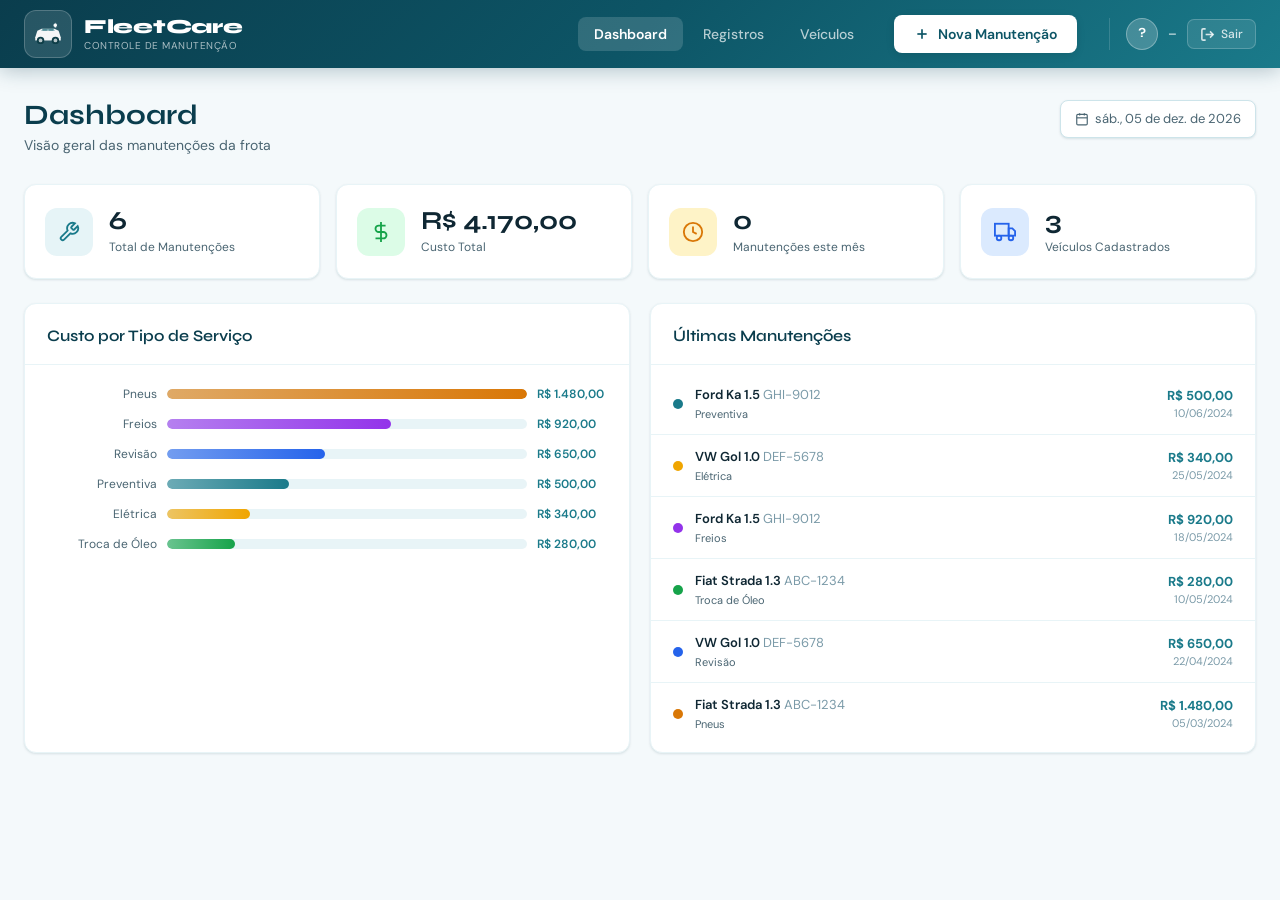
==== commit 353db6d5: "Add files via upload" ====
--- a/index.html
+++ b/index.html
@@ -1,7 +1,7 @@
 <!DOCTYPE html>
 <html lang="pt-BR">
 <head>
-  <meta charset="UTF-8" />
+  <meta charset="UTF-8"/>
   <meta name="viewport" content="width=device-width, initial-scale=1.0"/>
   <title>FleetCare – Controle de Manutenção</title>
   <link rel="icon" href="data:image/svg+xml,<svg xmlns='http://www.w3.org/2000/svg' viewBox='0 0 100 100'><text y='.9em' font-size='90'>🚗</text></svg>"/>
@@ -10,7 +10,6 @@
 </head>
 <body>
 
-  <!-- HEADER -->
   <header class="header">
     <div class="header-inner">
       <div class="logo">
@@ -36,18 +35,18 @@
         </div>
       </div>
       <nav class="nav">
-        <button class="nav-btn active" onclick="showSection('dashboard')">Dashboard</button>
-        <button class="nav-btn" onclick="showSection('registros')">Registros</button>
-        <button class="nav-btn" onclick="showSection('veiculos')">Veículos</button>
+        <button type="button" class="nav-btn active" onclick="showSection('dashboard')">Dashboard</button>
+        <button type="button" class="nav-btn" onclick="showSection('registros')">Registros</button>
+        <button type="button" class="nav-btn" onclick="showSection('veiculos')">Veículos</button>
       </nav>
-      <button class="btn-primary" onclick="openModal()">
+      <button type="button" class="btn-primary" onclick="openModal()">
         <svg width="16" height="16" viewBox="0 0 24 24" fill="none" stroke="currentColor" stroke-width="2.5"><line x1="12" y1="5" x2="12" y2="19"/><line x1="5" y1="12" x2="19" y2="12"/></svg>
         Nova Manutenção
       </button>
       <div class="header-user">
         <div class="header-user-avatar" id="userAvatar">?</div>
         <span class="header-user-name" id="userName">–</span>
-        <button class="btn-logout" onclick="sair()" title="Sair">
+        <button type="button" class="btn-logout" onclick="sair()">
           <svg width="15" height="15" viewBox="0 0 24 24" fill="none" stroke="currentColor" stroke-width="2.5"><path d="M9 21H5a2 2 0 0 1-2-2V5a2 2 0 0 1 2-2h4"/><polyline points="16 17 21 12 16 7"/><line x1="21" y1="12" x2="9" y2="12"/></svg>
           Sair
         </button>
@@ -55,10 +54,9 @@
     </div>
   </header>
 
-  <!-- MAIN CONTENT -->
   <main class="main">
 
-    <!-- DASHBOARD SECTION -->
+    <!-- DASHBOARD -->
     <section id="dashboard" class="section active">
       <div class="page-header">
         <div>
@@ -70,65 +68,37 @@
           <span id="currentDate"></span>
         </div>
       </div>
-
-      <!-- KPI Cards -->
       <div class="kpi-grid">
         <div class="kpi-card kpi-primary">
-          <div class="kpi-icon">
-            <svg viewBox="0 0 24 24" fill="none" stroke="currentColor" stroke-width="2"><path d="M14.7 6.3a1 1 0 0 0 0 1.4l1.6 1.6a1 1 0 0 0 1.4 0l3.77-3.77a6 6 0 0 1-7.94 7.94l-6.91 6.91a2.12 2.12 0 0 1-3-3l6.91-6.91a6 6 0 0 1 7.94-7.94l-3.76 3.76z"/></svg>
-          </div>
-          <div class="kpi-data">
-            <span class="kpi-value" id="kpi-total">0</span>
-            <span class="kpi-label">Total de Manutenções</span>
-          </div>
+          <div class="kpi-icon"><svg viewBox="0 0 24 24" fill="none" stroke="currentColor" stroke-width="2"><path d="M14.7 6.3a1 1 0 0 0 0 1.4l1.6 1.6a1 1 0 0 0 1.4 0l3.77-3.77a6 6 0 0 1-7.94 7.94l-6.91 6.91a2.12 2.12 0 0 1-3-3l6.91-6.91a6 6 0 0 1 7.94-7.94l-3.76 3.76z"/></svg></div>
+          <div class="kpi-data"><span class="kpi-value" id="kpi-total">0</span><span class="kpi-label">Total de Manutenções</span></div>
         </div>
         <div class="kpi-card kpi-success">
-          <div class="kpi-icon">
-            <svg viewBox="0 0 24 24" fill="none" stroke="currentColor" stroke-width="2"><line x1="12" y1="1" x2="12" y2="23"/><path d="M17 5H9.5a3.5 3.5 0 0 0 0 7h5a3.5 3.5 0 0 1 0 7H6"/></svg>
-          </div>
-          <div class="kpi-data">
-            <span class="kpi-value" id="kpi-custo">R$ 0</span>
-            <span class="kpi-label">Custo Total</span>
-          </div>
+          <div class="kpi-icon"><svg viewBox="0 0 24 24" fill="none" stroke="currentColor" stroke-width="2"><line x1="12" y1="1" x2="12" y2="23"/><path d="M17 5H9.5a3.5 3.5 0 0 0 0 7h5a3.5 3.5 0 0 1 0 7H6"/></svg></div>
+          <div class="kpi-data"><span class="kpi-value" id="kpi-custo">R$ 0</span><span class="kpi-label">Custo Total</span></div>
         </div>
         <div class="kpi-card kpi-warning">
-          <div class="kpi-icon">
-            <svg viewBox="0 0 24 24" fill="none" stroke="currentColor" stroke-width="2"><circle cx="12" cy="12" r="10"/><polyline points="12 6 12 12 16 14"/></svg>
-          </div>
-          <div class="kpi-data">
-            <span class="kpi-value" id="kpi-mes">0</span>
-            <span class="kpi-label">Manutenções este mês</span>
-          </div>
+          <div class="kpi-icon"><svg viewBox="0 0 24 24" fill="none" stroke="currentColor" stroke-width="2"><circle cx="12" cy="12" r="10"/><polyline points="12 6 12 12 16 14"/></svg></div>
+          <div class="kpi-data"><span class="kpi-value" id="kpi-mes">0</span><span class="kpi-label">Manutenções este mês</span></div>
         </div>
         <div class="kpi-card kpi-info">
-          <div class="kpi-icon">
-            <svg viewBox="0 0 24 24" fill="none" stroke="currentColor" stroke-width="2"><rect x="1" y="3" width="15" height="13"/><polygon points="16 8 20 8 23 11 23 16 16 16 16 8"/><circle cx="5.5" cy="18.5" r="2.5"/><circle cx="18.5" cy="18.5" r="2.5"/></svg>
-          </div>
-          <div class="kpi-data">
-            <span class="kpi-value" id="kpi-veiculos">0</span>
-            <span class="kpi-label">Veículos Cadastrados</span>
-          </div>
-        </div>
-      </div>
-
-      <!-- Charts Row -->
+          <div class="kpi-icon"><svg viewBox="0 0 24 24" fill="none" stroke="currentColor" stroke-width="2"><rect x="1" y="3" width="15" height="13"/><polygon points="16 8 20 8 23 11 23 16 16 16 16 8"/><circle cx="5.5" cy="18.5" r="2.5"/><circle cx="18.5" cy="18.5" r="2.5"/></svg></div>
+          <div class="kpi-data"><span class="kpi-value" id="kpi-veiculos">0</span><span class="kpi-label">Veículos Cadastrados</span></div>
+        </div>
+      </div>
       <div class="charts-row">
         <div class="card chart-card">
-          <div class="card-header">
-            <h2 class="card-title">Custo por Tipo de Serviço</h2>
-          </div>
+          <div class="card-header"><h2 class="card-title">Custo por Tipo de Serviço</h2></div>
           <div class="chart-container" id="chartTipos"></div>
         </div>
         <div class="card chart-card">
-          <div class="card-header">
-            <h2 class="card-title">Últimas Manutenções</h2>
-          </div>
+          <div class="card-header"><h2 class="card-title">Últimas Manutenções</h2></div>
           <div id="ultimasManutencoes" class="lista-ultimas"></div>
         </div>
       </div>
     </section>
 
-    <!-- REGISTROS SECTION -->
+    <!-- REGISTROS -->
     <section id="registros" class="section">
       <div class="page-header">
         <div>
@@ -138,54 +108,41 @@
         <div class="filters">
           <select class="filter-select" id="filterTipo" onchange="renderTable()">
             <option value="">Todos os tipos</option>
-            <option value="Preventiva">Preventiva</option>
-            <option value="Corretiva">Corretiva</option>
-            <option value="Revisão">Revisão</option>
-            <option value="Troca de Óleo">Troca de Óleo</option>
-            <option value="Pneus">Pneus</option>
-            <option value="Freios">Freios</option>
-            <option value="Elétrica">Elétrica</option>
-            <option value="Outro">Outro</option>
+            <option>Preventiva</option><option>Corretiva</option><option>Revisão</option>
+            <option>Troca de Óleo</option><option>Pneus</option><option>Freios</option>
+            <option>Elétrica</option><option>Outro</option>
           </select>
           <input type="text" class="filter-input" id="filterSearch" placeholder="🔍 Buscar veículo ou serviço..." oninput="renderTable()"/>
         </div>
       </div>
-
       <div class="card table-card">
         <div class="table-wrapper">
           <table class="data-table">
             <thead>
               <tr>
-                <th>Data</th>
-                <th>Veículo</th>
-                <th>Placa</th>
-                <th>Tipo de Serviço</th>
-                <th>Oficina / Fornecedor</th>
-                <th>Custo</th>
-                <th>Status</th>
-                <th></th>
+                <th>Data</th><th>Veículo</th><th>Placa</th><th>Tipo de Serviço</th>
+                <th>Oficina / Fornecedor</th><th>Custo</th><th>Status</th><th></th>
               </tr>
             </thead>
-            <tbody id="tableBody">
-            </tbody>
+            <tbody id="tableBody"></tbody>
           </table>
           <div id="emptyState" class="empty-state" style="display:none">
             <svg width="48" height="48" viewBox="0 0 24 24" fill="none" stroke="currentColor" stroke-width="1.5"><path d="M14.7 6.3a1 1 0 0 0 0 1.4l1.6 1.6a1 1 0 0 0 1.4 0l3.77-3.77a6 6 0 0 1-7.94 7.94l-6.91 6.91a2.12 2.12 0 0 1-3-3l6.91-6.91a6 6 0 0 1 7.94-7.94l-3.76 3.76z"/></svg>
             <p>Nenhum registro encontrado</p>
-            <button class="btn-primary" onclick="openModal()">Cadastrar Manutenção</button>
+            <button type="button" class="btn-primary" onclick="openModal()">Cadastrar Manutenção</button>
           </div>
         </div>
       </div>
     </section>
 
-    <!-- VEICULOS SECTION -->
+    <!-- VEÍCULOS -->
     <section id="veiculos" class="section">
       <div class="page-header">
         <div>
           <h1 class="page-title">Veículos</h1>
           <p class="page-sub">Frota cadastrada</p>
         </div>
-        <button class="btn-primary" onclick="openVeiculoModal()">
+        <button type="button" class="btn-primary" onclick="openVeiculoModal()">
           <svg width="16" height="16" viewBox="0 0 24 24" fill="none" stroke="currentColor" stroke-width="2.5"><line x1="12" y1="5" x2="12" y2="19"/><line x1="5" y1="12" x2="19" y2="12"/></svg>
           Novo Veículo
         </button>
@@ -194,18 +151,19 @@
       <div id="emptyVeiculos" class="empty-state" style="display:none">
         <svg width="48" height="48" viewBox="0 0 24 24" fill="none" stroke="currentColor" stroke-width="1.5"><rect x="1" y="3" width="15" height="13"/><polygon points="16 8 20 8 23 11 23 16 16 16 16 8"/><circle cx="5.5" cy="18.5" r="2.5"/><circle cx="18.5" cy="18.5" r="2.5"/></svg>
         <p>Nenhum veículo cadastrado</p>
-        <button class="btn-primary" onclick="openVeiculoModal()">Cadastrar Veículo</button>
+        <button type="button" class="btn-primary" onclick="openVeiculoModal()">Cadastrar Veículo</button>
       </div>
     </section>
+
   </main>
 
   <!-- MODAL MANUTENÇÃO -->
-  <div class="modal-overlay" id="modalOverlay" onclick="closeModal(event)">
+  <div class="modal-overlay" id="modalOverlay">
     <div class="modal">
       <div class="modal-header">
         <div class="modal-title-row">
           <h2 class="modal-title" id="modalTitle">Nova Manutenção</h2>
-          <button class="modal-close" onclick="closeModal()">
+          <button type="button" class="modal-close" onclick="closeModal()">
             <svg width="18" height="18" viewBox="0 0 24 24" fill="none" stroke="currentColor" stroke-width="2"><line x1="18" y1="6" x2="6" y2="18"/><line x1="6" y1="6" x2="18" y2="18"/></svg>
           </button>
         </div>
@@ -215,31 +173,24 @@
         <div class="form-grid">
           <div class="form-group">
             <label class="form-label">Veículo *</label>
-            <select class="form-input" id="formVeiculo" required>
-              <option value="">Selecione um veículo</option>
+            <select class="form-input" id="formVeiculo"><option value="">Selecione um veículo</option></select>
+          </div>
+          <div class="form-group">
+            <label class="form-label">Data da Manutenção *</label>
+            <input type="date" class="form-input" id="formData"/>
+          </div>
+          <div class="form-group">
+            <label class="form-label">Tipo de Serviço *</label>
+            <select class="form-input" id="formTipo">
+              <option value="">Selecione o tipo</option>
+              <option>Preventiva</option><option>Corretiva</option><option>Revisão</option>
+              <option>Troca de Óleo</option><option>Pneus</option><option>Freios</option>
+              <option>Elétrica</option><option>Outro</option>
             </select>
           </div>
           <div class="form-group">
-            <label class="form-label">Data da Manutenção *</label>
-            <input type="date" class="form-input" id="formData" required/>
-          </div>
-          <div class="form-group">
-            <label class="form-label">Tipo de Serviço *</label>
-            <select class="form-input" id="formTipo" required>
-              <option value="">Selecione o tipo</option>
-              <option>Preventiva</option>
-              <option>Corretiva</option>
-              <option>Revisão</option>
-              <option>Troca de Óleo</option>
-              <option>Pneus</option>
-              <option>Freios</option>
-              <option>Elétrica</option>
-              <option>Outro</option>
-            </select>
-          </div>
-          <div class="form-group">
             <label class="form-label">Custo (R$) *</label>
-            <input type="number" class="form-input" id="formCusto" placeholder="0,00" min="0" step="0.01" required/>
+            <input type="number" class="form-input" id="formCusto" placeholder="0,00" min="0" step="0.01"/>
           </div>
           <div class="form-group form-full">
             <label class="form-label">Oficina / Fornecedor</label>
@@ -259,13 +210,13 @@
           </div>
           <div class="form-group form-full">
             <label class="form-label">Descrição / Observações</label>
-            <textarea class="form-input form-textarea" id="formDesc" placeholder="Descreva os serviços realizados, peças trocadas, observações..."></textarea>
+            <textarea class="form-input form-textarea" id="formDesc" placeholder="Descreva os serviços realizados..."></textarea>
           </div>
         </div>
       </div>
       <div class="modal-footer">
-        <button class="btn-secondary" onclick="closeModal()">Cancelar</button>
-        <button class="btn-primary" onclick="saveManutencao()">
+        <button type="button" class="btn-secondary" onclick="closeModal()">Cancelar</button>
+        <button type="button" class="btn-primary" onclick="saveManutencao()">
           <svg width="16" height="16" viewBox="0 0 24 24" fill="none" stroke="currentColor" stroke-width="2.5"><polyline points="20 6 9 17 4 12"/></svg>
           Salvar Registro
         </button>
@@ -274,12 +225,12 @@
   </div>
 
   <!-- MODAL VEÍCULO -->
-  <div class="modal-overlay" id="veiculoModalOverlay" onclick="closeVeiculoModal(event)">
+  <div class="modal-overlay" id="veiculoModalOverlay">
     <div class="modal modal-sm">
       <div class="modal-header">
         <div class="modal-title-row">
           <h2 class="modal-title">Cadastrar Veículo</h2>
-          <button class="modal-close" onclick="closeVeiculoModal()">
+          <button type="button" class="modal-close" onclick="closeVeiculoModal()">
             <svg width="18" height="18" viewBox="0 0 24 24" fill="none" stroke="currentColor" stroke-width="2"><line x1="18" y1="6" x2="6" y2="18"/><line x1="6" y1="6" x2="18" y2="18"/></svg>
           </button>
         </div>
@@ -313,8 +264,8 @@
         </div>
       </div>
       <div class="modal-footer">
-        <button class="btn-secondary" onclick="closeVeiculoModal()">Cancelar</button>
-        <button class="btn-primary" onclick="saveVeiculo()">
+        <button type="button" class="btn-secondary" onclick="closeVeiculoModal()">Cancelar</button>
+        <button type="button" class="btn-primary" onclick="saveVeiculo()">
           <svg width="16" height="16" viewBox="0 0 24 24" fill="none" stroke="currentColor" stroke-width="2.5"><polyline points="20 6 9 17 4 12"/></svg>
           Cadastrar
         </button>
@@ -322,10 +273,8 @@
     </div>
   </div>
 
-  <!-- TOAST -->
   <div class="toast" id="toast"></div>
 
-  <script src="auth.js"></script>
   <script src="app.js"></script>
 </body>
 </html>
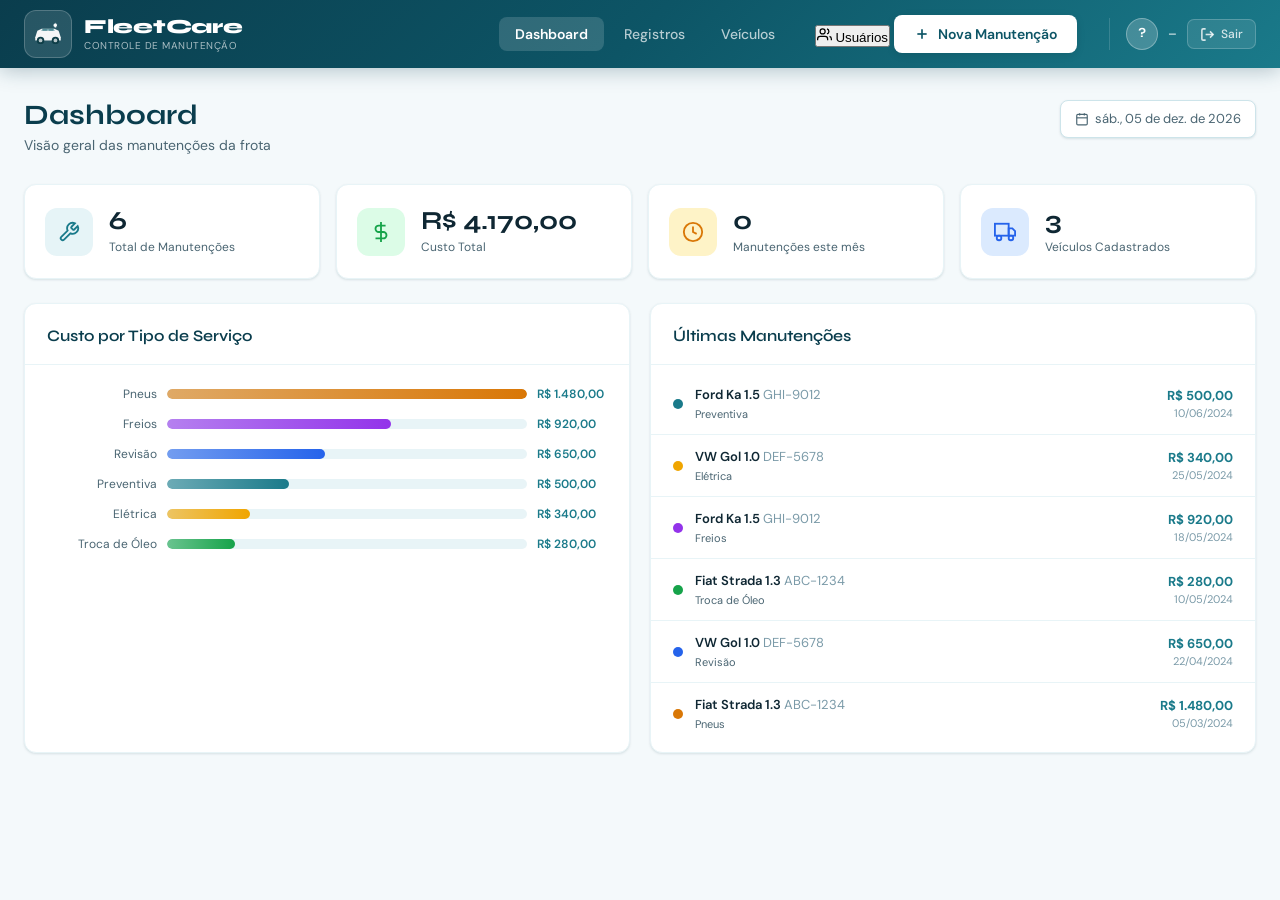
==== commit 7227a5b6: "Update index.html" ====
--- a/index.html
+++ b/index.html
@@ -39,10 +39,16 @@
         <button type="button" class="nav-btn" onclick="showSection('registros')">Registros</button>
         <button type="button" class="nav-btn" onclick="showSection('veiculos')">Veículos</button>
       </nav>
-      <button type="button" class="btn-primary" onclick="openModal()">
-        <svg width="16" height="16" viewBox="0 0 24 24" fill="none" stroke="currentColor" stroke-width="2.5"><line x1="12" y1="5" x2="12" y2="19"/><line x1="5" y1="12" x2="19" y2="12"/></svg>
-        Nova Manutenção
-      </button>
+      <div class="header-actions">
+        <button type="button" class="btn-header-mgmt" onclick="window.location.href='gerenciar-usuarios.html'" title="Gerenciar Usuários">
+          <svg width="15" height="15" viewBox="0 0 24 24" fill="none" stroke="currentColor" stroke-width="2"><path d="M17 21v-2a4 4 0 0 0-4-4H5a4 4 0 0 0-4 4v2"/><circle cx="9" cy="7" r="4"/><path d="M23 21v-2a4 4 0 0 0-3-3.87"/><path d="M16 3.13a4 4 0 0 1 0 7.75"/></svg>
+          Usuários
+        </button>
+        <button type="button" class="btn-primary" onclick="openModal()">
+          <svg width="16" height="16" viewBox="0 0 24 24" fill="none" stroke="currentColor" stroke-width="2.5"><line x1="12" y1="5" x2="12" y2="19"/><line x1="5" y1="12" x2="19" y2="12"/></svg>
+          Nova Manutenção
+        </button>
+      </div>
       <div class="header-user">
         <div class="header-user-avatar" id="userAvatar">?</div>
         <span class="header-user-name" id="userName">–</span>
